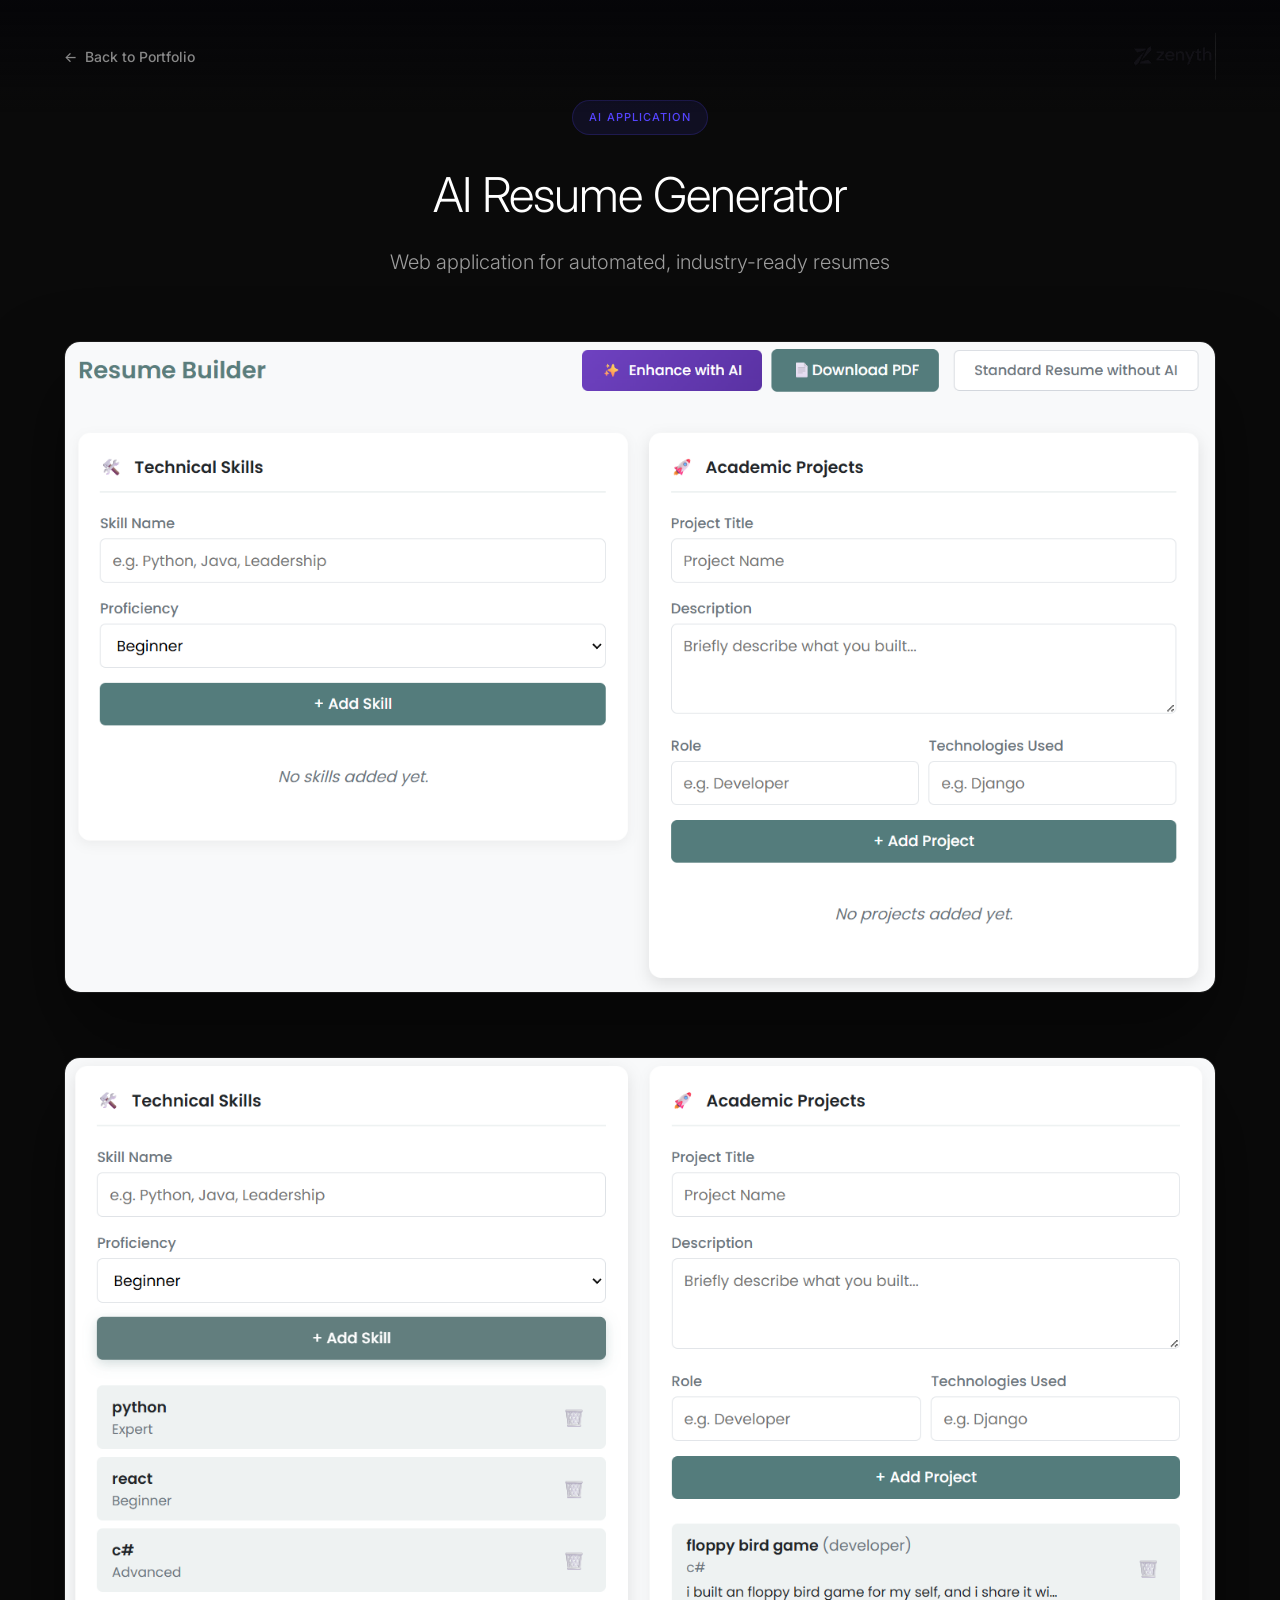
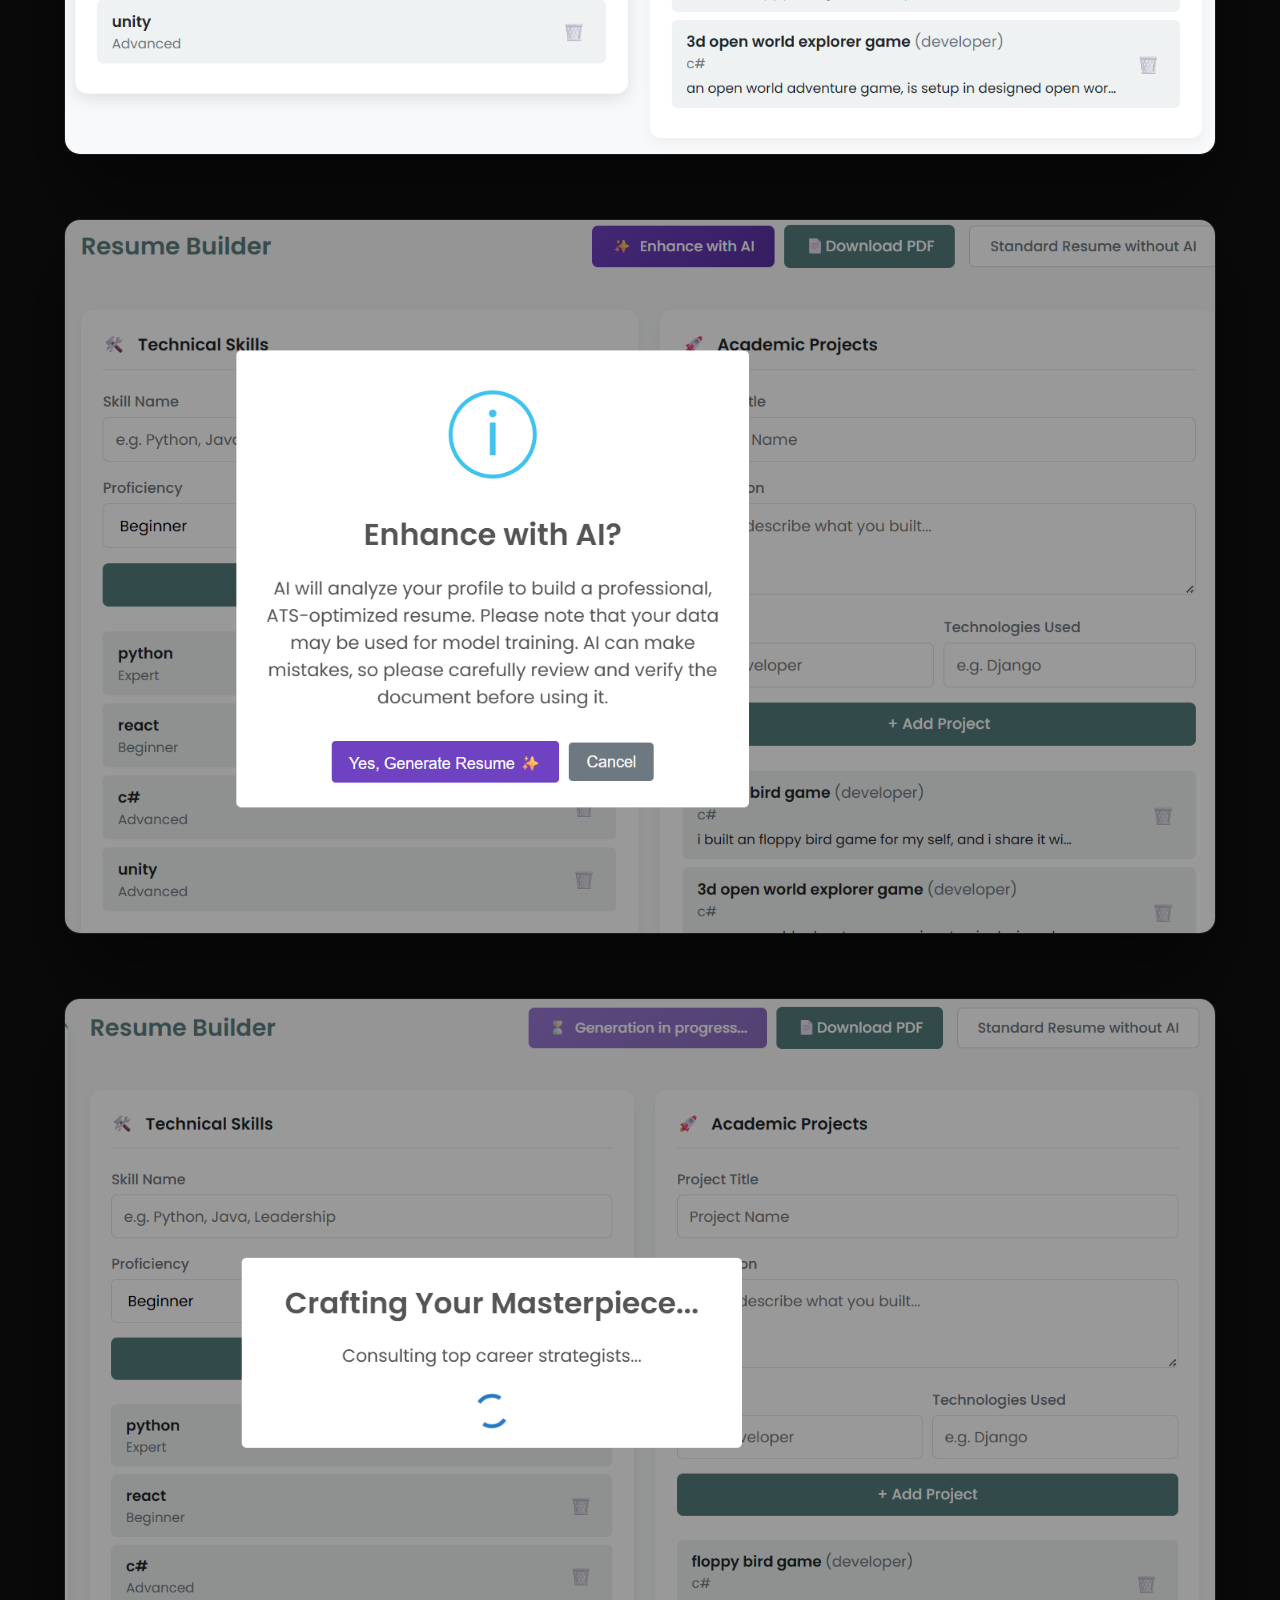
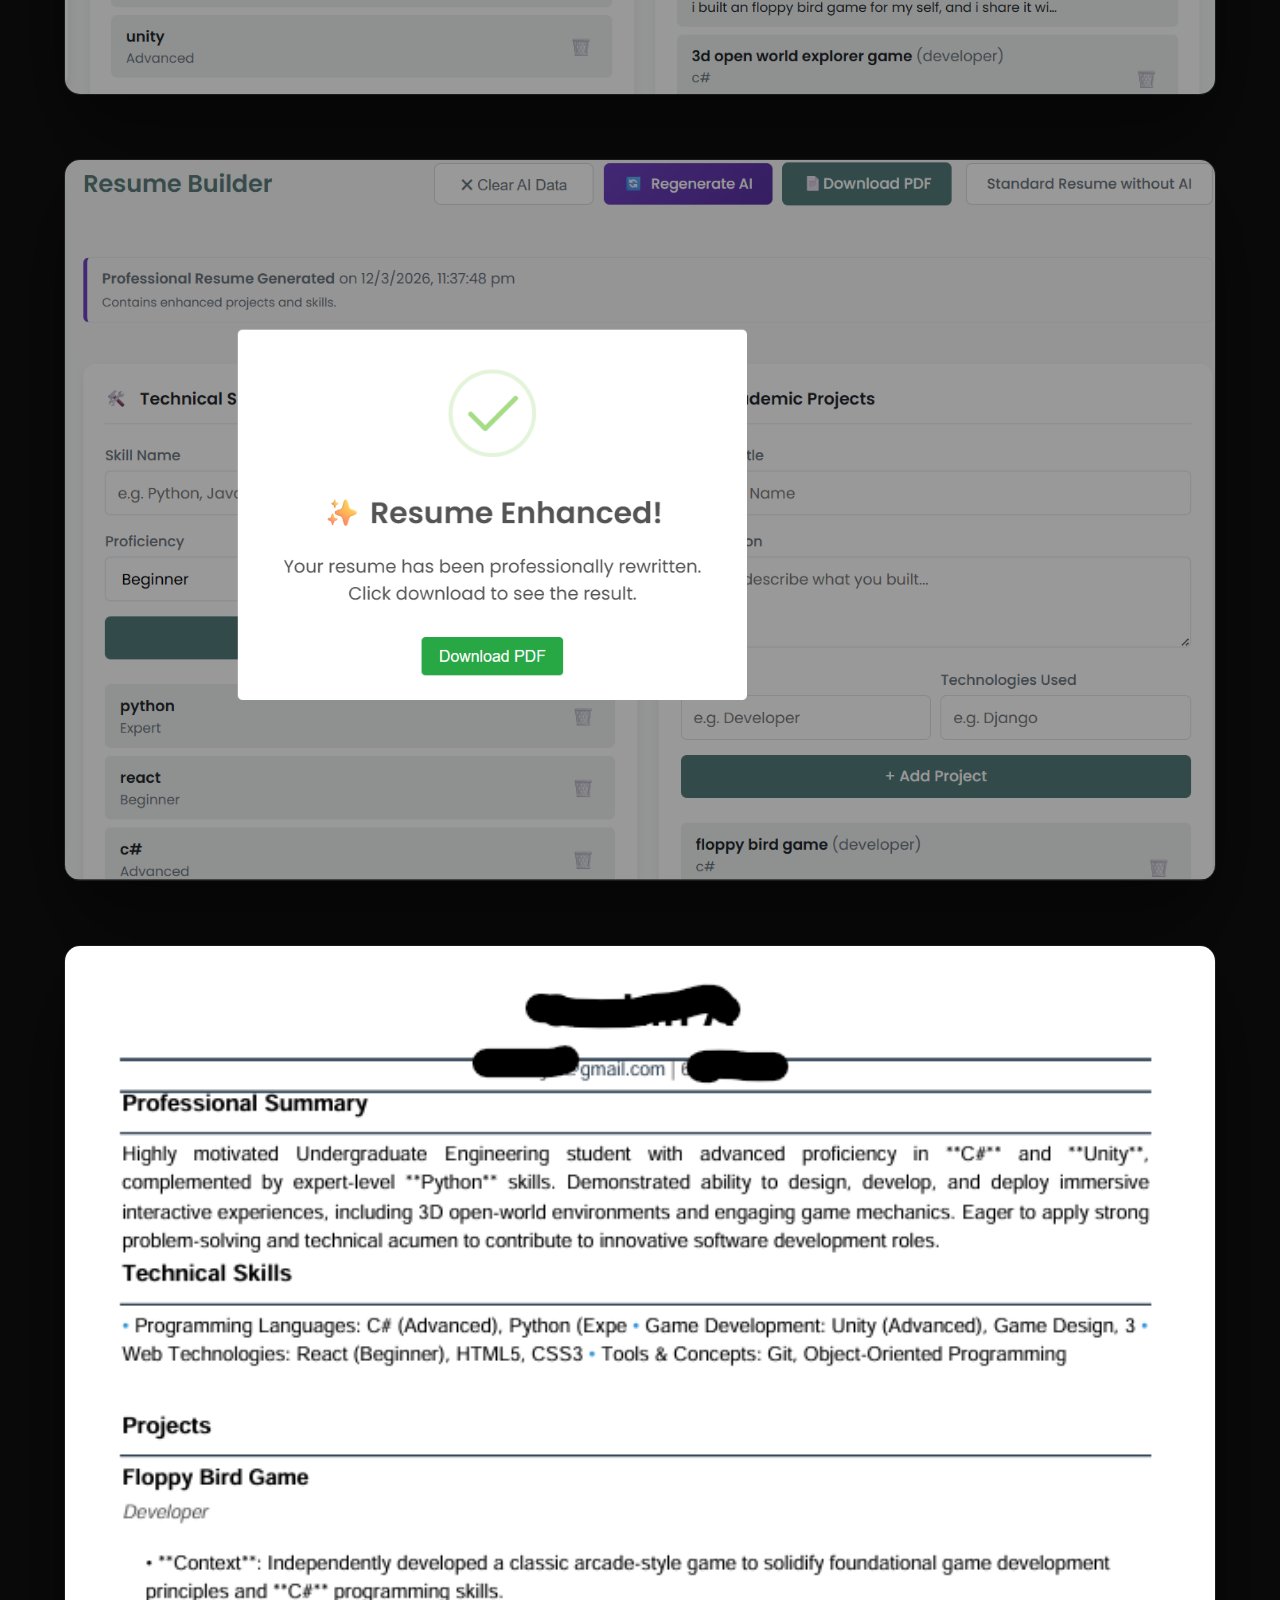
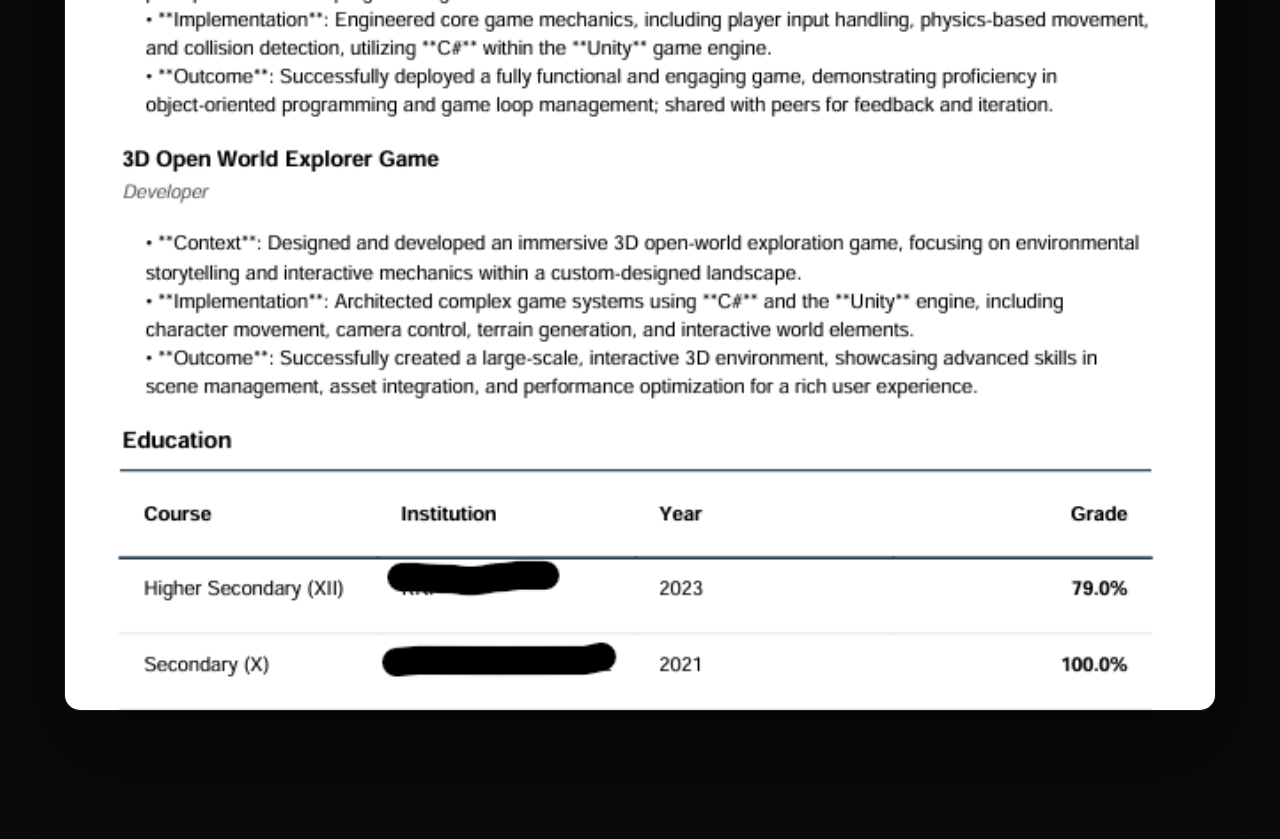
==== ai-gallery.html @ 9c2c2d74 "Updaates in works" ====
<!DOCTYPE html>
<html lang="en">
<head>
    <meta charset="UTF-8">
    <meta name="viewport" content="width=device-width, initial-scale=1.0">
    <title>AI Application Details — Zenyth</title>
    <link href="https://fonts.googleapis.com/css2?family=Inter:wght@300;400;500;600&display=swap" rel="stylesheet">
    <link rel="stylesheet" href="style.css">
    <style>
        body {
            background-color: var(--bg-dark);
            color: var(--bg-white);
            overflow-x: hidden;
            padding-top: 100px;
        }

        .gallery-nav {
            position: fixed;
            top: 0;
            left: 0;
            width: 100%;
            padding: 2rem 5%;
            display: flex;
            justify-content: space-between;
            align-items: center;
            z-index: 100;
            background: linear-gradient(to bottom, rgba(5,5,8,0.9) 0%, transparent 100%);
        }

        .back-btn {
            display: inline-flex;
            align-items: center;
            gap: 0.5rem;
            color: var(--text-secondary);
            text-decoration: none;
            font-size: 14px;
            font-weight: 500;
            transition: color 0.3s ease;
        }

        .back-btn:hover {
            color: var(--bg-white);
        }

        .gallery-header {
            text-align: center;
            margin-bottom: 4rem;
        }

        .gallery-tag {
            display: inline-block;
            background: rgba(85, 68, 255, 0.1);
            padding: 0.5rem 1rem;
            border-radius: 20px;
            font-size: 11px;
            font-weight: 500;
            text-transform: uppercase;
            letter-spacing: 0.1em;
            color: var(--accent);
            border: 1px solid rgba(85, 68, 255, 0.2);
            margin-bottom: 1.5rem;
        }

        .gallery-title {
            font-size: 48px;
            font-weight: 300;
            letter-spacing: -0.02em;
            margin-bottom: 1rem;
        }

        .gallery-subtitle {
            color: rgba(255,255,255,0.6);
            font-size: 20px;
            font-weight: 300;
        }

        .gallery-container {
            max-width: 1400px;
            margin: 0 auto;
            padding: 0 5%;
            display: flex;
            flex-direction: column;
            gap: 4rem;
            padding-bottom: 8rem;
        }

        .gallery-image-wrapper {
            width: 100%;
            border-radius: 16px;
            overflow: hidden;
            background: rgba(255, 255, 255, 0.02);
            border: 1px solid rgba(255, 255, 255, 0.05);
            box-shadow: 0 40px 80px rgba(0,0,0,0.5);
            transition: transform 0.6s var(--ease-premium), box-shadow 0.6s ease;
        }

        .gallery-image-wrapper:hover {
            transform: translateY(-10px) scale(1.02);
            box-shadow: 0 60px 100px rgba(0,0,0,0.8);
            border-color: rgba(255, 255, 255, 0.1);
        }

        .gallery-img {
            width: 100%;
            height: auto;
            display: block;
        }
        
        @media (max-width: 768px) {
            .gallery-title { font-size: 32px; }
            .gallery-subtitle { font-size: 16px; }
            .gallery-container { gap: 2rem; }
        }
    </style>
</head>
<body>

    <nav class="gallery-nav">
        <a href="index.html#work" class="back-btn">
            <span>&larr;</span> Back to Portfolio
        </a>
        <img src="zenyth_withtxt_monochrome.png" alt="Zenyth" style="height: 48px;">
    </nav>

    <div class="gallery-header animate-up">
        <div class="gallery-tag">AI Application</div>
        <h1 class="gallery-title">AI Resume Generator</h1>
        <div class="gallery-subtitle">Web application for automated, industry-ready resumes</div>
    </div>

    <div class="gallery-container">

        <div class="gallery-image-wrapper observer-section">
            <img src="ai_scrrenshots/Screenshot 2026-03-12 232828.png" alt="Generator Interface" class="gallery-img">
        </div>
        <div class="gallery-image-wrapper observer-section">
            <img src="ai_scrrenshots/Screenshot 2026-03-12 233554.png" alt="Output Settings" class="gallery-img">
        </div>
        <div class="gallery-image-wrapper observer-section">
            <img src="ai_scrrenshots/Screenshot 2026-03-12 233730.png" alt="Resume Preview" class="gallery-img">
        </div>
        <div class="gallery-image-wrapper observer-section">
            <img src="ai_scrrenshots/Screenshot 2026-03-12 233800.png" alt="Export Output" class="gallery-img">
        </div>
        <div class="gallery-image-wrapper observer-section">
            <img src="ai_scrrenshots/Screenshot 2026-03-12 233822.png" alt="AI Feature Flow" class="gallery-img">
        </div>
        <div class="gallery-image-wrapper observer-section">
            <img src="ai_scrrenshots/Screenshot 2026-03-12 234117.png" alt="AI Feature Flow" class="gallery-img">
        </div>
    </div>

    <script src="script.js?v=3"></script>
</body>
</html>
---- style.css ----
:root {
    /* Colors */
    --bg-white: #FFFFFF;
    --bg-dark: #0A0A0A;
    --text-primary: #0A0A0A;
    --text-secondary: #888888;
    --border-color: #EEEEEE;
    --accent: #5544FF;
    --accent-hover: #3E2FDE;
    --accent-light: rgba(85, 68, 255, 0.1);
    
    /* Typography */
    --font-main: 'Inter', sans-serif;
    
    /* Animation */
    --ease-out: cubic-bezier(0.16, 1, 0.3, 1);
    --ease-premium: cubic-bezier(0.22, 1, 0.36, 1);
}

* {
    margin: 0;
    padding: 0;
    box-sizing: border-box;
}

html {
    scroll-behavior: smooth;
}

body {
    font-family: var(--font-main);
    background-color: var(--bg-white);
    color: var(--text-primary);
    line-height: 1.5;
    overflow-x: hidden;
    -webkit-font-smoothing: antialiased;
    -moz-osx-font-smoothing: grayscale;
}

/* Typography Classes */
.hero-headline {
    font-size: 110px;
    font-weight: 300;
    letter-spacing: -0.03em;
    line-height: 1.05;
}

.hero-headline .line-2 {
    font-style: italic;
    background: linear-gradient(135deg, var(--text-primary) 20%, var(--accent) 100%);
    background-clip: text;
    -webkit-background-clip: text;
    -webkit-text-fill-color: transparent;
}

.section-label {
    font-size: 11px;
    font-weight: 500;
    letter-spacing: 0.15em;
    text-transform: uppercase;
    color: var(--text-secondary);
    margin-bottom: 3rem;
}

.body-text, p {
    font-size: 16px;
    font-weight: 400;
    letter-spacing: 0;
}

.btn {
    font-size: 14px;
    font-weight: 500;
    letter-spacing: 0.05em;
    text-decoration: none;
    display: inline-flex;
    align-items: center;
    justify-content: center;
    padding: 0.8rem 1.5rem;
    cursor: pointer;
    transition: all 0.2s ease;
}

.btn-primary {
    background-color: var(--accent);
    color: var(--bg-white);
    border-radius: 6px;
    box-shadow: 0 4px 14px rgba(85, 68, 255, 0.3);
    border: 1px solid transparent;
}

.btn-primary:hover {
    background-color: var(--accent-hover);
    transform: translateY(-2px);
    box-shadow: 0 6px 20px rgba(85, 68, 255, 0.4);
}

.btn-secondary {
    background-color: transparent;
    color: var(--text-primary);
    padding: 0;
    margin-left: 1.5rem;
    position: relative;
    border-radius: 0;
    border-bottom: 1px solid transparent;
}

.btn-secondary:hover {
    border-bottom: 1px solid var(--accent);
    color: var(--accent);
}


.footer-text {
    font-size: 12px;
    font-weight: 400;
    letter-spacing: 0;
}

/* Layout Utilities */
.container {
    width: 100%;
    max-width: 1200px;
    margin: 0 auto;
    padding: 0 5%;
}

/* Navbar */
.navbar {
    position: fixed;
    top: 0;
    left: 0;
    width: 100%;
    z-index: 100;
    border-bottom: 1px solid transparent;
    transition: background-color 0.3s ease, backdrop-filter 0.3s ease, border-color 0.3s ease;
}

.navbar.scrolled {
    background-color: rgba(255, 255, 255, 0.85);
    backdrop-filter: blur(12px);
    -webkit-backdrop-filter: blur(12px);
    border-bottom-color: var(--border-color);
    box-shadow: 0 4px 20px rgba(0, 0, 0, 0.03);
}

.nav-container {
    display: flex;
    justify-content: space-between;
    align-items: center;
    padding: 1.5rem 5%;
    max-width: 1400px;
    margin: 0 auto;
}

.logo {
    display: flex;
    align-items: center;
}

.nav-logo {
    height: 92px;
    width: auto;
    object-fit: contain;
    transition: height 0.3s ease;
}

.navbar.scrolled .nav-logo {
    height: 60px;
}

.nav-links {
    display: flex;
    align-items: center;
    gap: 2rem;
}

.nav-link {
    text-decoration: none;
    color: var(--text-primary);
    font-size: 16px;
    font-weight: 500;
    position: relative;
    padding-bottom: 4px;
    transition: color 0.3s ease;
}

.nav-link::after {
    content: '';
    position: absolute;
    width: 0;
    height: 2px;
    bottom: 0;
    left: 0;
    background-color: var(--accent);
    transition: width 0.4s cubic-bezier(0.25, 1, 0.5, 1);
}

.nav-link:hover, .nav-link:active {
    color: var(--accent);
}

.nav-link:hover::after {
    width: 100%;
}

.nav-links .dot {
    color: var(--text-secondary);
    font-size: 20px;
    opacity: 0.5;
}

.mobile-menu-btn {
    display: none;
    background: none;
    border: none;
    font-size: 14px;
    cursor: pointer;
    font-family: inherit;
    color: var(--text-primary);
}

.mobile-nav {
    display: none;
    flex-direction: column;
    padding: 1rem 5%;
    background: var(--bg-white);
    border-bottom: 1px solid var(--border-color);
    position: absolute;
    width: 100%;
    top: 100%;
    left: 0;
    box-shadow: 0 4px 12px rgba(0,0,0,0.05);
}

.mobile-nav.open {
    display: flex;
}

.mobile-nav-link {
    text-decoration: none;
    color: var(--text-primary);
    padding: 1rem 0;
    border-bottom: 1px solid var(--border-color);
    font-size: 14px;
}

.mobile-nav-link:last-child {
    border-bottom: none;
}

/* Hero Section */
.hero {
    position: relative;
    height: 100vh;
    min-height: 600px;
    display: flex;
    flex-direction: column;
    justify-content: center;
    padding-top: 100px; /* Push content down to add breathing room from header */
    overflow: hidden; /* Prevent massive watermark from adding scrollbars */
}

.hero-bg-grid {
    position: absolute;
    top: 0;
    left: 0;
    width: 100%;
    height: 100%;
    z-index: -1;
    background-image: radial-gradient(var(--text-primary) 1px, transparent 1px);
    background-size: 24px 24px;
    opacity: 0.03;
}

.hero-container {
    padding-top: 5rem;
    position: relative;
    z-index: 10;
}

/* Extraneous background logos removed */

.hero-subcontent-row {
    display: flex;
    justify-content: space-between;
    align-items: flex-start;
    gap: 4rem;
    margin-top: 2.5rem;
    margin-bottom: 3.5rem;
    max-width: 1000px;
}

.hero-subline {
    color: var(--text-secondary);
    max-width: 500px;
    font-size: 20px;
    line-height: 1.6;
    font-weight: 300;
}

.hero-ctas {
    display: flex;
    align-items: center;
}

/* Hero Definition Block */
.hero-definition {
    max-width: 350px;
    padding-left: 1.5rem;
    font-size: 14px;
    line-height: 1.6;
    position: relative;
}

.hero-definition::before {
    content: '';
    position: absolute;
    left: 0;
    top: 0;
    width: 2px;
    background-color: var(--border-color);
    animation: drawDictBorder 0.8s cubic-bezier(0.85, 0, 0.15, 1) 0.6s forwards;
    height: 0; 
}

@keyframes drawDictBorder {
    0% { height: 0; }
    100% { height: 100%; }
}

.def-pre-title {
    font-size: 11px;
    text-transform: uppercase;
    letter-spacing: 0.1em;
    color: var(--accent);
    margin-bottom: 0.5rem;
    font-weight: 500;
}

.def-header {
    margin-bottom: 0.75rem;
    display: flex;
    align-items: baseline;
    gap: 0.5rem;
}

.def-pre-title, .def-header, .def-body {
    opacity: 0;
    transform: translateX(10px);
    filter: blur(4px);
    animation: revealDictLine 0.8s cubic-bezier(0.16, 1, 0.3, 1) forwards;
}

.def-pre-title { animation-delay: 0.8s; }
.def-header { animation-delay: 1.0s; }
.def-body { animation-delay: 1.2s; }

@keyframes revealDictLine {
    0% { opacity: 0; transform: translateX(15px); filter: blur(6px); }
    100% { opacity: 1; transform: translateX(0); filter: blur(0); }
}

.def-word {
    font-weight: 500;
    font-size: 15px;
    color: var(--text-primary);
    letter-spacing: -0.01em;
}

.def-pronun {
    color: var(--text-secondary);
    font-style: italic;
    font-size: 12px;
}

.def-pos {
    color: var(--accent);
    font-style: italic;
    font-size: 12px;
}

.def-body {
    color: var(--text-secondary);
}

.def-num {
    font-weight: 500;
    color: var(--text-primary);
}

.hero-bottom-line {
    position: absolute;
    bottom: 0;
    left: 0;
    width: 100%;
    height: 1px;
    background-color: var(--border-color);
}

/* Marquee */
.marquee-strip {
    background-color: var(--bg-dark);
    color: var(--bg-white);
    padding: 0.8rem 0;
    overflow: hidden;
    position: relative;
    border-top: 1px solid rgba(255,255,255,0.2);
    border-bottom: 1px solid rgba(255,255,255,0.2);
    display: flex;
}

.marquee-track {
    display: flex;
    width: max-content;
    animation: marquee 20s linear infinite;
}

.marquee-content {
    display: flex;
}

.marquee-content span {
    font-size: 11px;
    font-weight: 500;
    letter-spacing: 0.15em;
    text-transform: uppercase;
    display: inline-block;
    padding: 0 1rem;
    white-space: nowrap;
}

.marquee-accent {
    color: var(--accent) !important;
}

@keyframes marquee {
    0% { transform: translateX(0); }
    100% { transform: translateX(-50%); } 
}

/* Services */
.services {
    padding: 8rem 0;
}

.services-grid {
    display: flex;
    flex-wrap: nowrap;
    justify-content: space-between;
    gap: 2rem;
}

.service-card {
    flex: 1;
    transition: all 0.4s var(--ease-out);
    padding: 2rem;
    border-radius: 12px;
    border: 1px solid transparent;
    background-color: var(--bg-white);
}

.service-card:hover {
    transform: translateY(-8px);
    box-shadow: 0 20px 40px rgba(0,0,0,0.06);
    border-color: var(--accent-light);
    background: linear-gradient(to bottom, #ffffff, #fafaff);
}

.service-divider {
    width: 1px;
    background-color: var(--border-color);
    flex-shrink: 0;
}

.service-icon {
    margin-bottom: 1.5rem;
    color: var(--accent);
    background-color: var(--accent-light);
    width: 56px;
    height: 56px;
    display: flex;
    align-items: center;
    justify-content: center;
    border-radius: 12px;
}

.service-title {
    font-size: 16px;
    font-weight: 500;
    margin-bottom: 1rem;
}

.service-body {
    color: var(--text-secondary);
    font-size: 14px;
}

/* Works */
.works {
    padding: 8rem 0;
    background-color: var(--bg-dark);
    color: var(--bg-white);
}

.works .section-label {
    color: var(--text-secondary);
}

.works-grid {
    display: flex;
    gap: 3rem;
    flex-wrap: wrap;
}

.work-card {
    flex: 1;
    min-width: 300px;
    background: rgba(255, 255, 255, 0.02);
    border: 1px solid rgba(255, 255, 255, 0.05);
    border-radius: 16px;
    padding: 3rem;
    cursor: pointer;
    transition: transform 0.4s var(--ease-premium), background 0.4s ease, border-color 0.4s ease;
    display: flex;
    flex-direction: column;
}

.work-card:hover {
    transform: translateY(-8px);
    background: rgba(255, 255, 255, 0.04);
    border-color: rgba(255, 255, 255, 0.15);
}

.work-card:hover .arrow {
    transform: translateX(4px);
}

.work-tag {
    display: inline-block;
    background: rgba(85, 68, 255, 0.1); /* subtle accent */
    padding: 0.5rem 1rem;
    border-radius: 20px;
    font-size: 11px;
    font-weight: 500;
    text-transform: uppercase;
    letter-spacing: 0.1em;
    color: var(--accent);
    border: 1px solid rgba(85, 68, 255, 0.2);
    margin-bottom: 2rem;
    width: fit-content;
}

.work-title {
    font-size: 24px;
    font-weight: 500;
    margin-bottom: 0.5rem;
    letter-spacing: -0.02em;
}

.work-desc {
    color: var(--text-secondary);
    font-size: 15px;
    line-height: 1.6;
    margin-bottom: 1.5rem;
}

.work-link {
    font-size: 14px;
    font-weight: 500;
    color: var(--accent);
    display: flex;
    align-items: center;
    gap: 0.5rem;
}

.work-link .arrow {
    transition: transform 0.3s var(--ease-premium);
}

/* Philosophy */
.philosophy {
    background-color: var(--bg-dark);
    color: var(--bg-white);
    padding: 8rem 0;
    text-align: center;
}

.philosophy-quote {
    font-size: 40px;
    font-weight: 300;
    line-height: 1.3;
    margin-bottom: 2rem;
    letter-spacing: -0.01em;
}

.philosophy-attribution {
    font-size: 12px;
    color: var(--text-secondary);
}

/* Process */
.process {
    padding: 8rem 0;
}

.process-timeline {
    display: flex;
    position: relative;
    justify-content: space-between;
    margin-top: 4rem;
}

.process-line {
    position: absolute;
    top: 50%;
    left: 0;
    width: 100%;
    height: 1px;
    background-color: var(--border-color);
    z-index: 0;
}

.process-step {
    position: relative;
    z-index: 1;
    background: var(--bg-white); /* to cover the line behind text */
    padding: 0 1.5rem;
    flex: 1;
    text-align: left;
}

.step-watermark {
    font-size: 80px;
    font-weight: 800;
    color: var(--accent-light);
    position: absolute;
    top: -45px;
    left: 0;
    z-index: -1;
    font-variant-numeric: tabular-nums;
    letter-spacing: -0.05em;
}

.step-content {
    display: flex;
    flex-direction: column;
}

.step-name {
    font-weight: 500;
    font-size: 16px;
    margin-bottom: 0.5rem;
}

.step-name::before {
    content: '';
    display: inline-block;
    width: 6px;
    height: 6px;
    background-color: var(--accent);
    border-radius: 50%;
    margin-right: 8px;
    vertical-align: middle;
}

.step-desc {
    color: var(--text-secondary);
    font-size: 14px;
}

/* CTA */
.cta {
    padding: 8rem 0;
    text-align: center;
}

.cta-headline {
    font-size: 40px;
    font-weight: 300;
    letter-spacing: -0.01em;
    margin-bottom: 1rem;
}

.cta-subline {
    color: var(--text-secondary);
    margin-bottom: 3rem;
}

.contact-form {
    max-width: 480px;
    margin: 0 auto 1.5rem auto;
    display: flex;
    flex-direction: column;
    gap: 1rem;
    text-align: left;
}

.form-input {
    width: 100%;
    padding: 1rem;
    border: 1px solid var(--border-color);
    border-radius: 4px;
    font-family: var(--font-main);
    font-size: 14px;
    color: var(--text-primary);
    background: var(--bg-white);
    transition: border-color 0.2s ease, outline 0.2s ease;
}

.form-input::placeholder {
    color: var(--text-secondary);
}

.form-input:focus {
    outline: none;
    border-color: var(--accent);
}

.form-textarea {
    resize: vertical;
    min-height: 100px;
    font-family: var(--font-main);
}

.cta-btn {
    margin-top: 0.5rem;
    margin-bottom: 1.5rem; /* fallback if not using form margin */
    width: 100%;
}

.cta-meta {
    font-size: 12px;
    color: var(--text-secondary);
}

/* Footer */
.footer {
    border-top: 1px solid var(--border-color);
    padding: 2rem 0;
}

.footer-container {
    display: flex;
    justify-content: space-between;
    align-items: center;
    font-size: 12px;
}

.footer-logo {
    height: 32px;
    width: auto;
    object-fit: contain;
    opacity: 0.9;
}

.footer-center {
    color: var(--text-secondary);
}

.footer-right {
    display: flex;
    gap: 1.5rem;
}

.social-icon {
    color: var(--text-primary);
    transition: color 0.2s ease;
}

.social-icon:hover {
    color: var(--accent);
}

/* Advanced Entrance Animations */
@keyframes premiumFadeUp {
    0% {
        opacity: 0;
        transform: translateY(40px) scale(0.98);
        filter: blur(4px);
    }
    100% {
        opacity: 1;
        transform: translateY(0) scale(1);
        filter: blur(0);
    }
}

.animate-up {
    opacity: 0; /* starts hidden */
    animation: premiumFadeUp 1.2s var(--ease-premium) forwards;
}

/* Observer Animations Overrides for more premium feel */
.observer-section {
    opacity: 0;
    transform: translateY(40px) scale(0.98);
    transition: opacity 1000ms var(--ease-premium), transform 1000ms var(--ease-premium);
}

.observer-section.visible {
    opacity: 1;
    transform: translateY(0) scale(1);
}

.delay-0 { transition-delay: 0ms; }
.delay-1 { transition-delay: 100ms; }
.delay-2 { transition-delay: 200ms; }
.delay-3 { transition-delay: 300ms; }

/* Focus States */
a:focus, button:focus {
    outline: 2px solid var(--accent);
    outline-offset: 2px;
}

/* Responsive */
@media (max-width: 992px) {
    .hero-headline {
        font-size: 64px;
    }
    
    .hero-definition {
        display: none; /* hide definition on smaller screens */
    }
    
    .services-grid {
        flex-direction: column;
    }
    
    .service-divider {
        width: 100%;
        height: 1px;
        margin: 1rem 0;
    }

    .process-timeline {
        flex-direction: column;
        gap: 4rem;
    }
    
    .process-line {
        width: 1px;
        height: 100%;
        top: 0;
        left: 20px; 
    }
    
    .process-step {
        padding-left: 2.5rem;
    }
    
    .step-watermark {
        left: -10px;
        top: -10px;
    }
}

@media (max-width: 768px) {
    .desktop-menu {
        display: none;
    }
    
    .mobile-menu-btn {
        display: block;
    }
    
    .hero-headline {
        font-size: 48px;
    }
    
    .hero-headline .line-2 {
        margin-left: 1em;
    }

    .philosophy-quote {
        font-size: 28px;
    }
    
    .cta-headline {
        font-size: 32px;
    }
    
    .footer-container {
        flex-direction: column;
        gap: 1.5rem;
        text-align: center;
    }
}
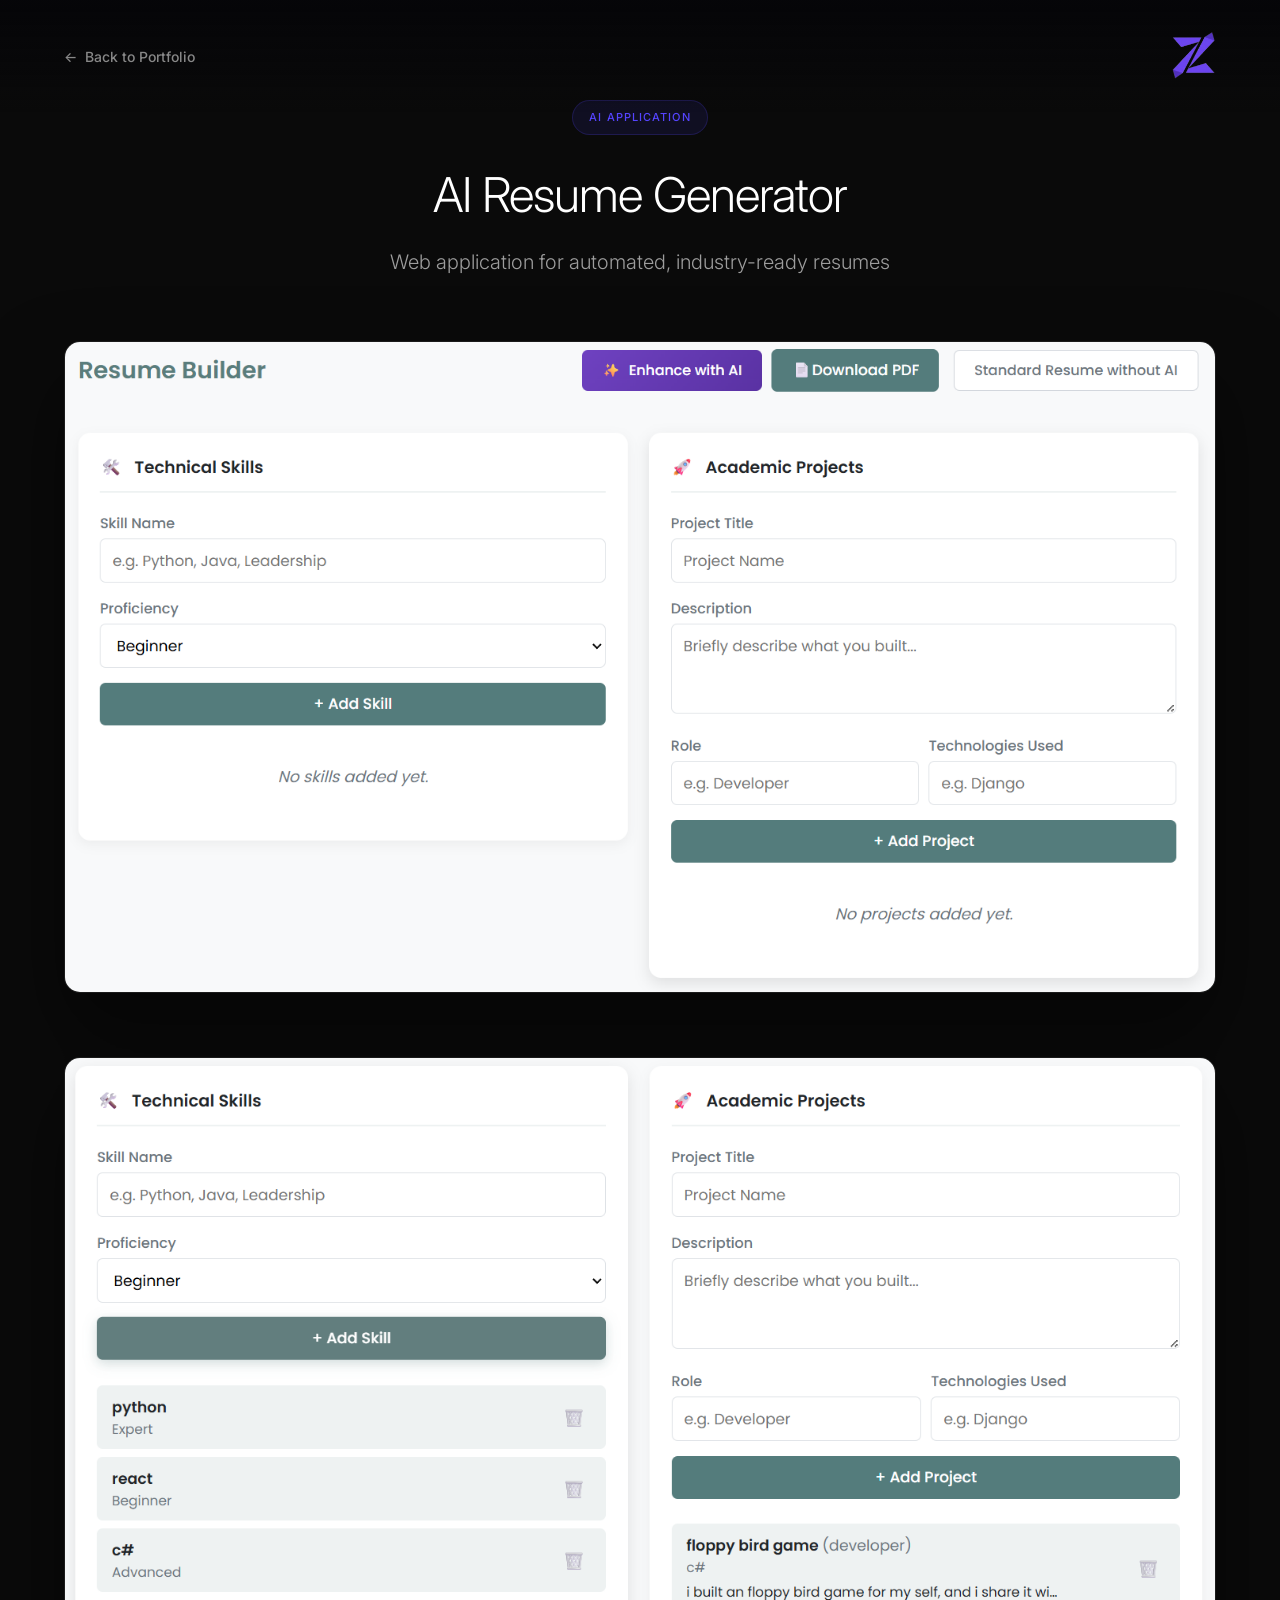
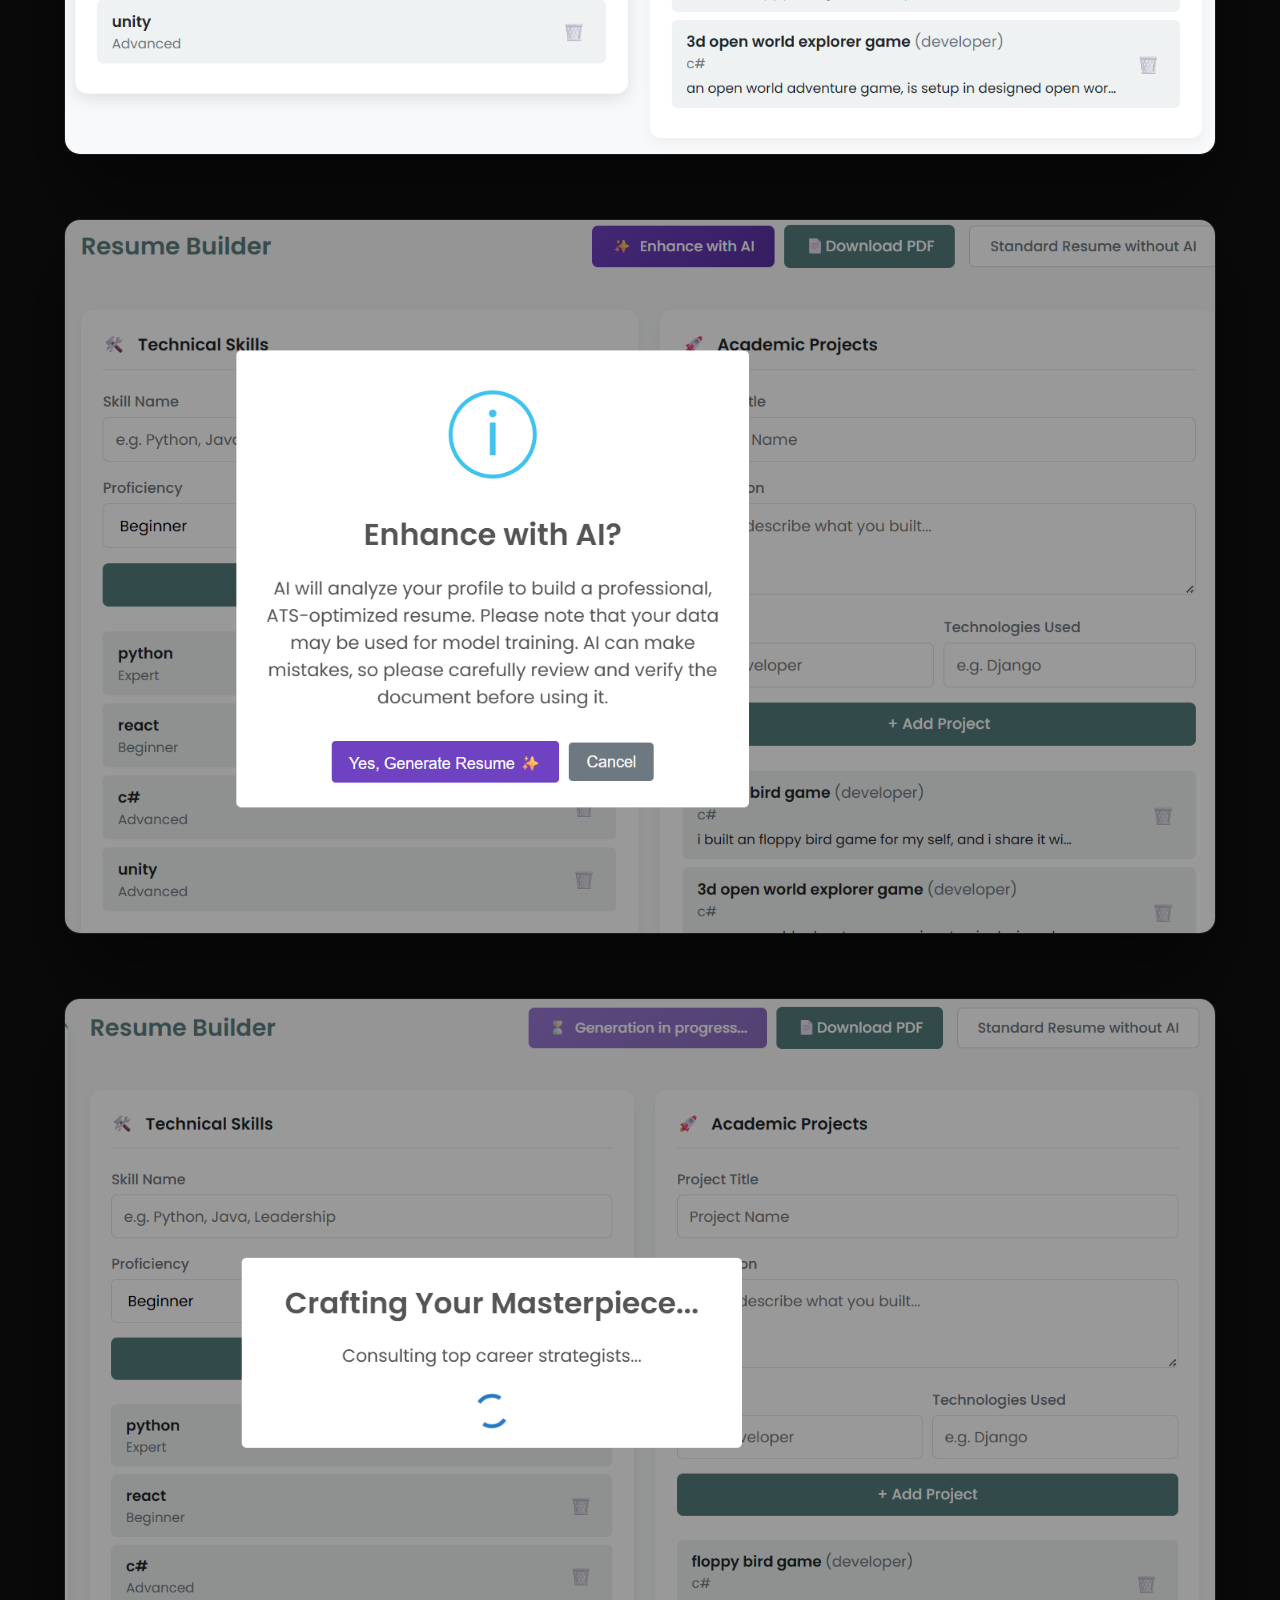
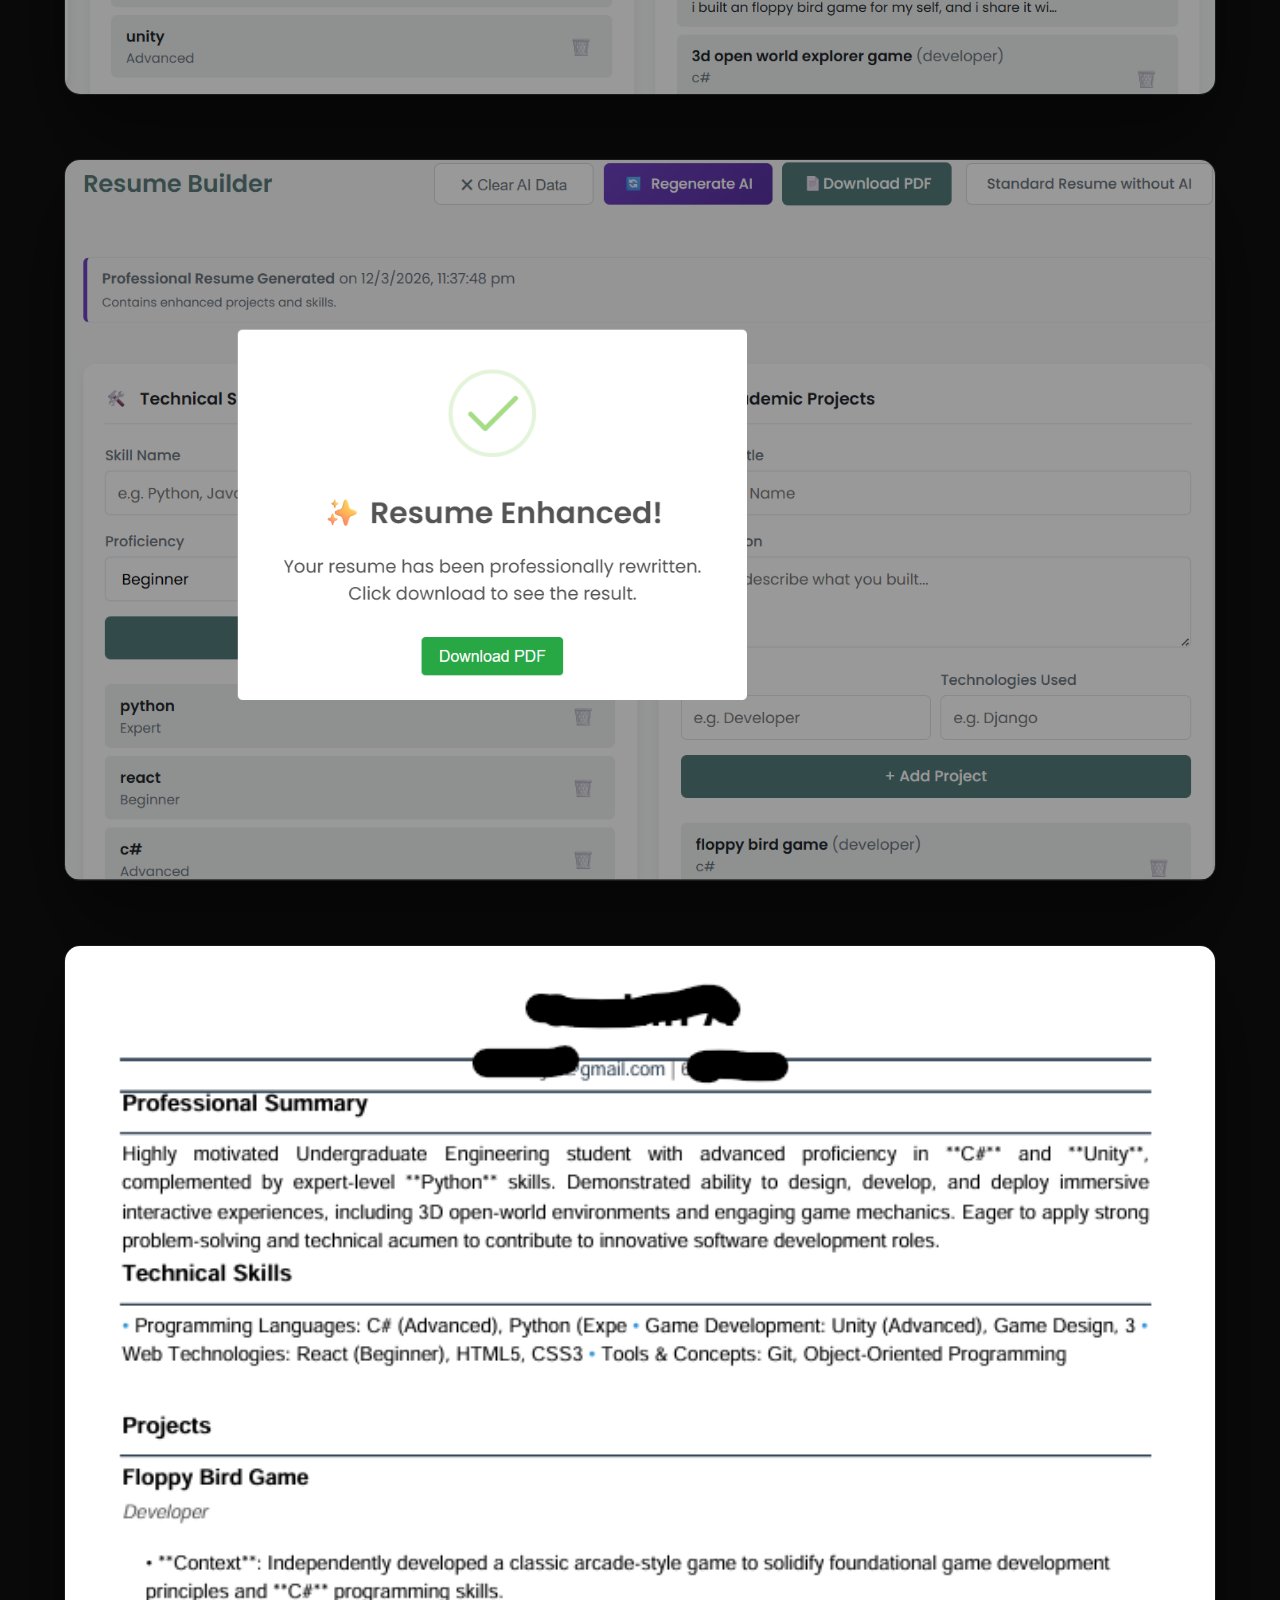
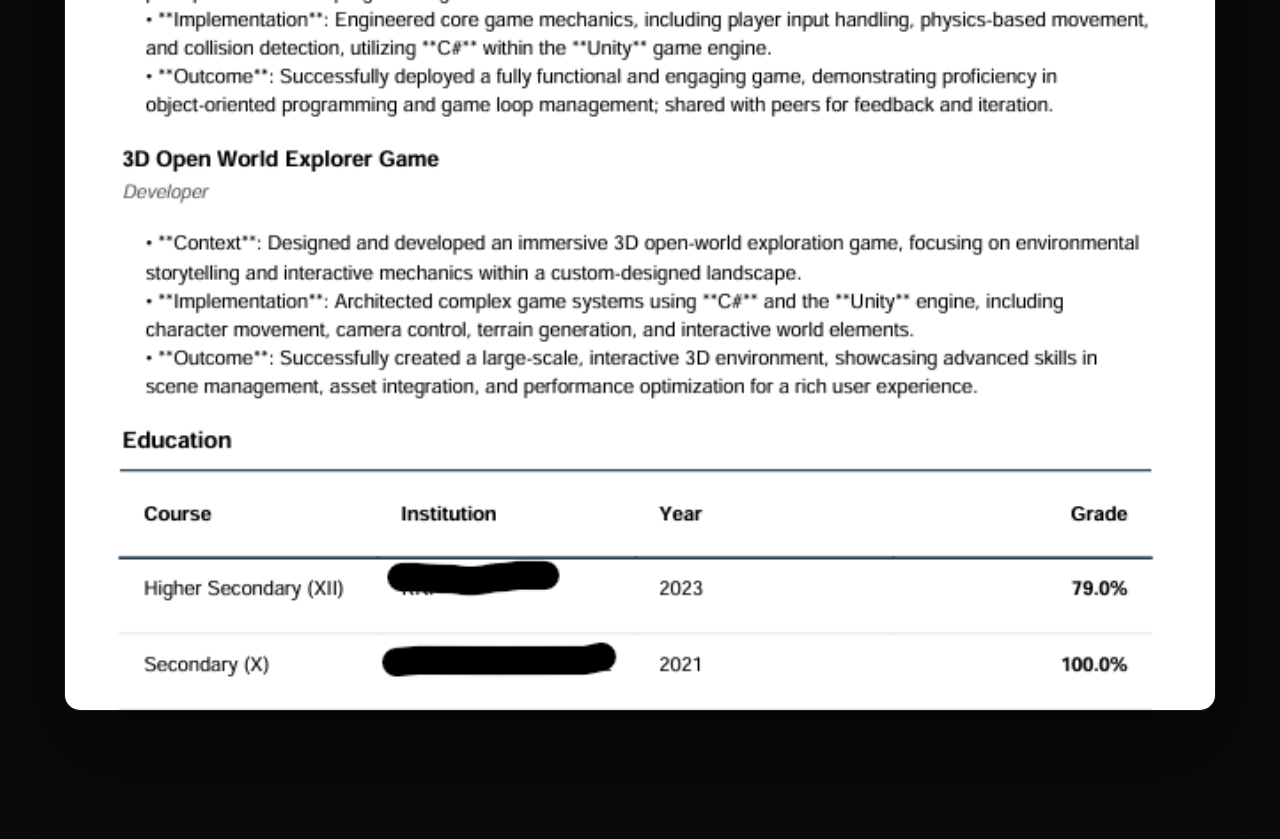
==== commit 808b65f0: "Updaates in logo" ====
--- a/ai-gallery.html
+++ b/ai-gallery.html
@@ -119,7 +119,7 @@
         <a href="index.html#work" class="back-btn">
             <span>&larr;</span> Back to Portfolio
         </a>
-        <img src="zenyth_withtxt_monochrome.png" alt="Zenyth" style="height: 48px;">
+        <img src="zenyth_original.png" alt="Zenyth" style="height: 48px;">
     </nav>
 
     <div class="gallery-header animate-up">
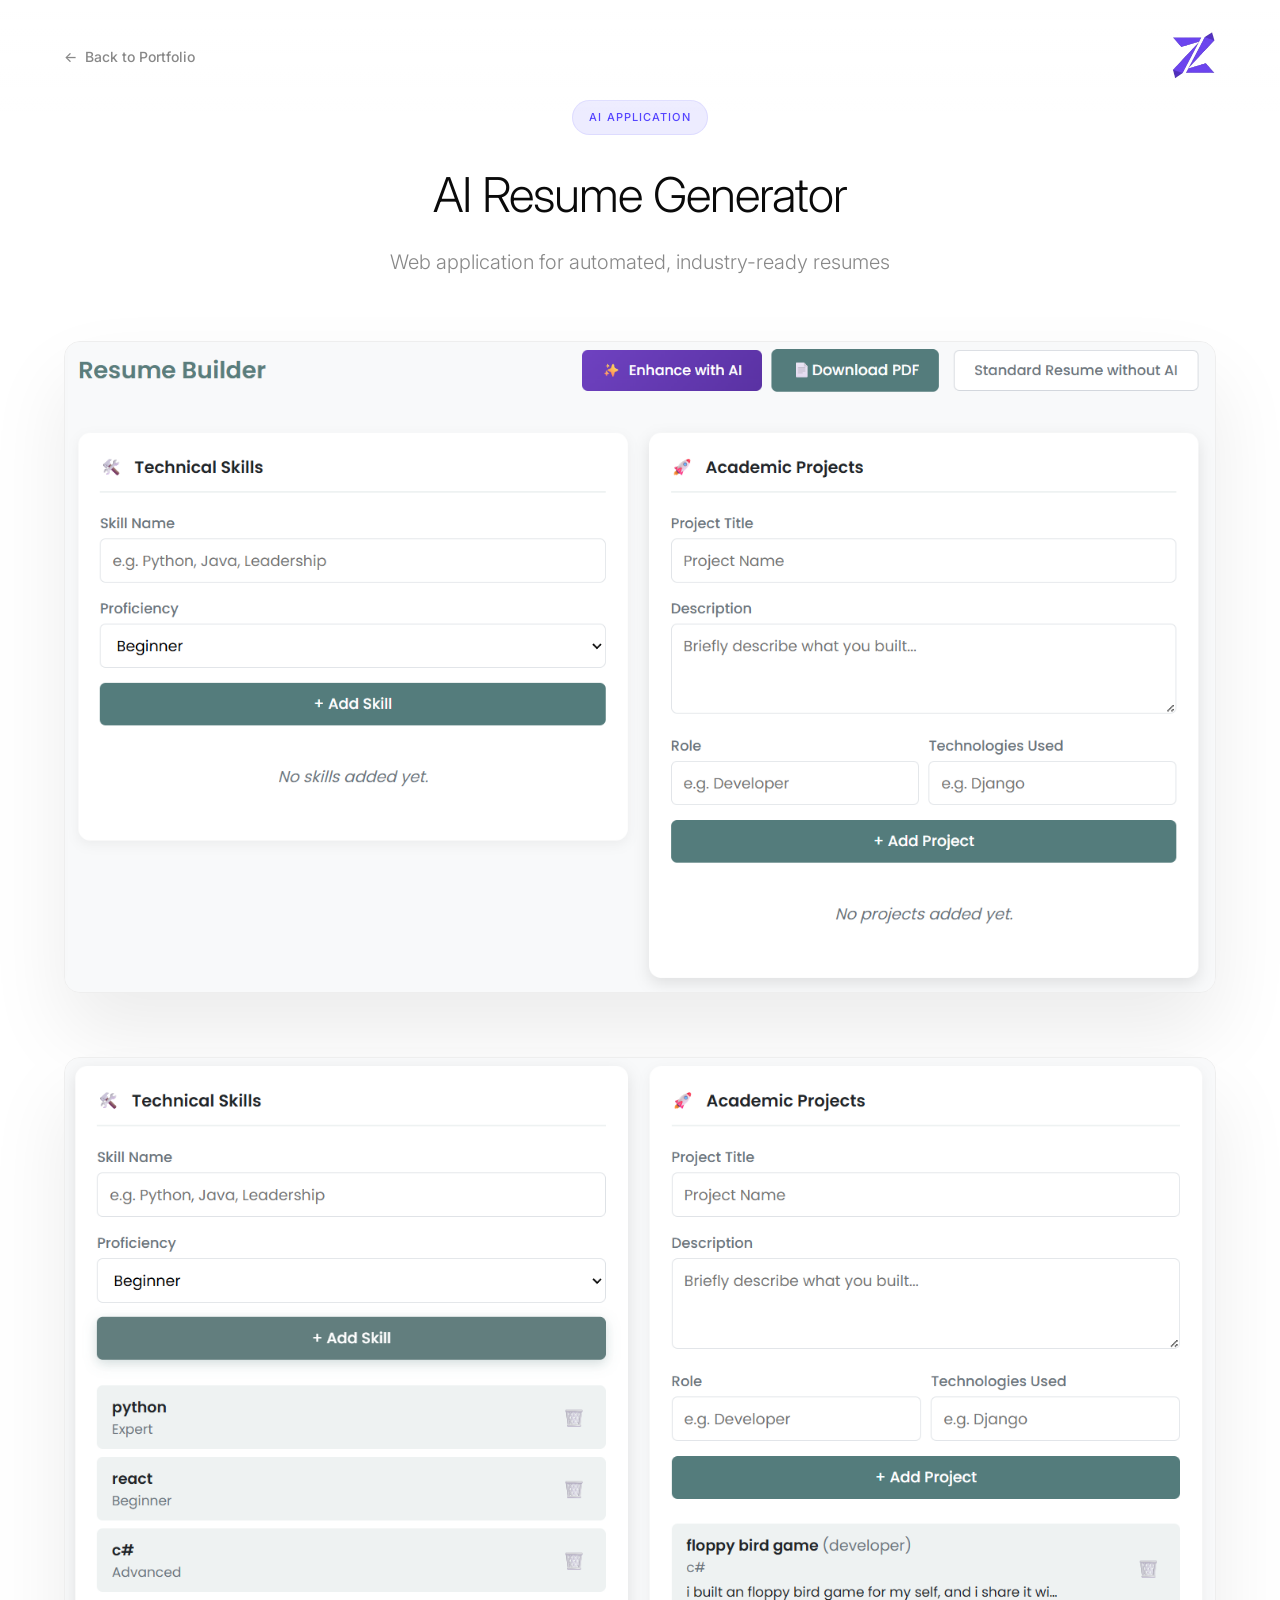
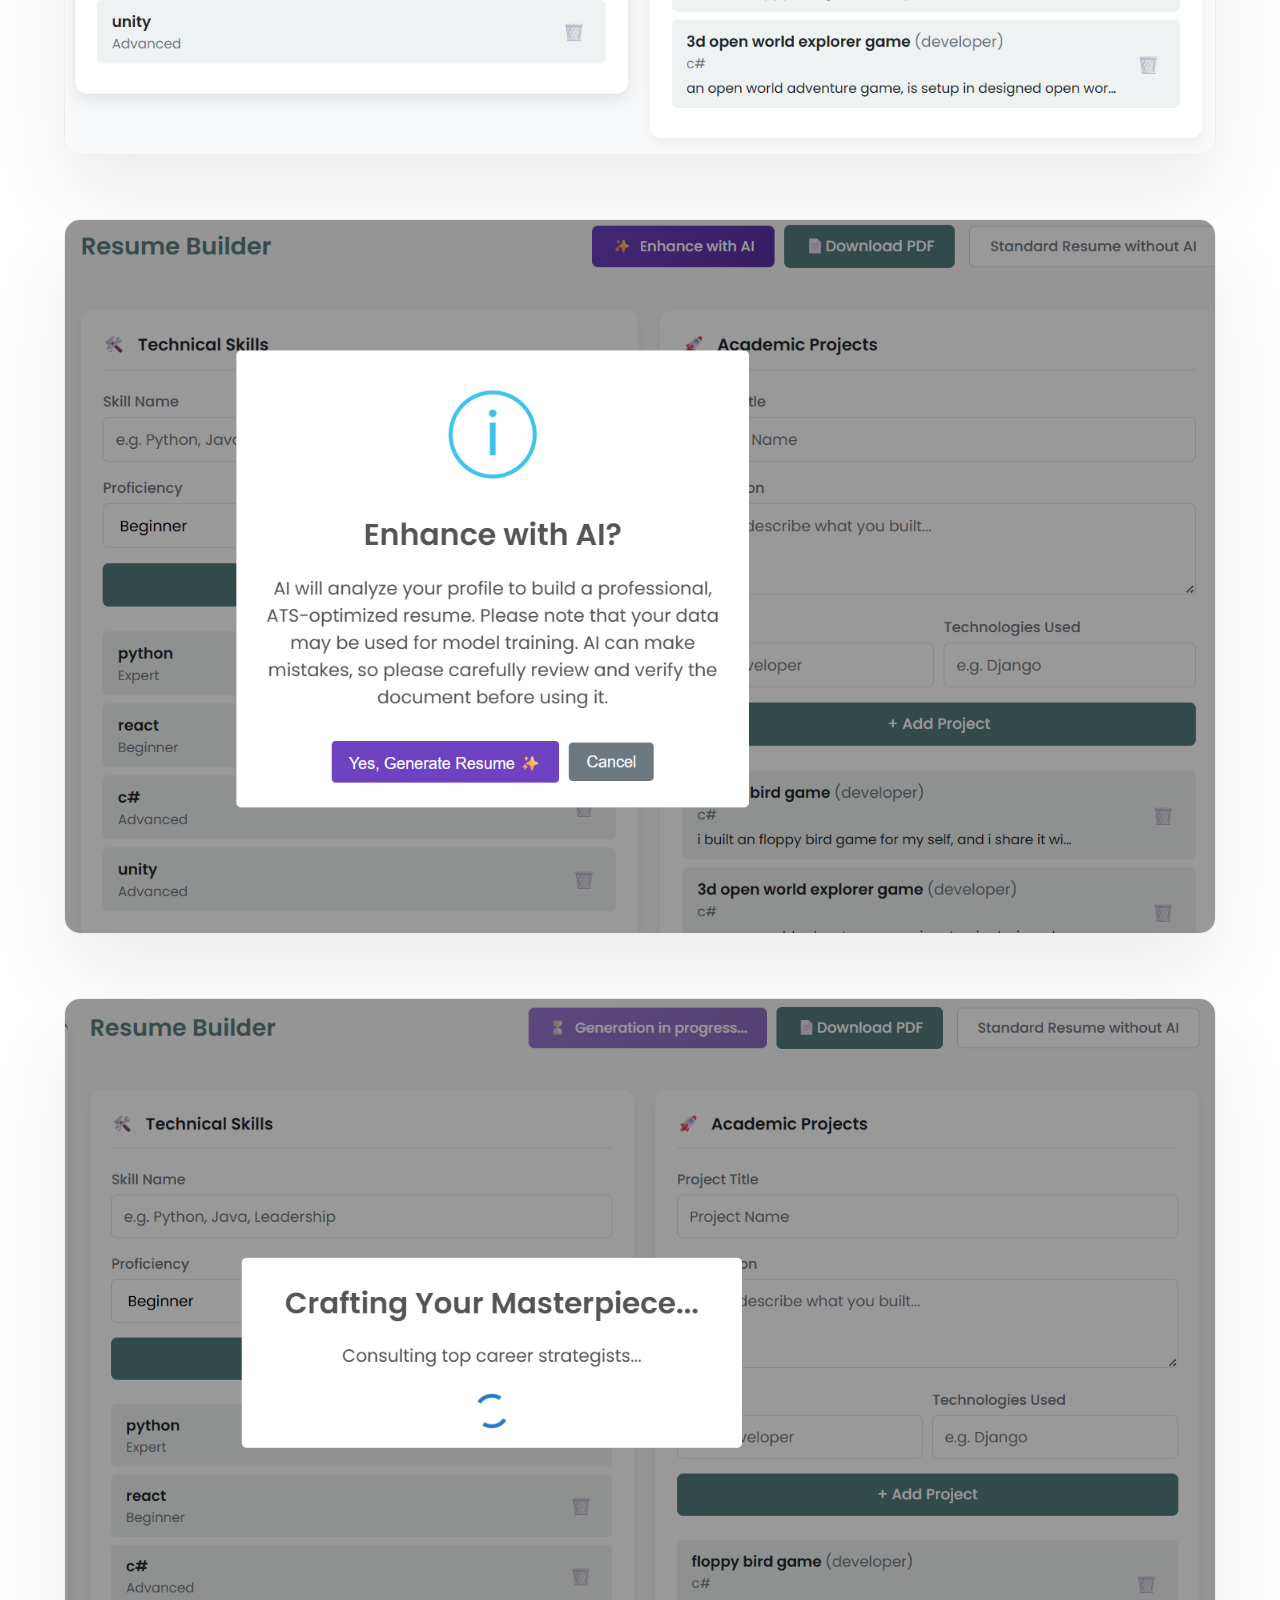
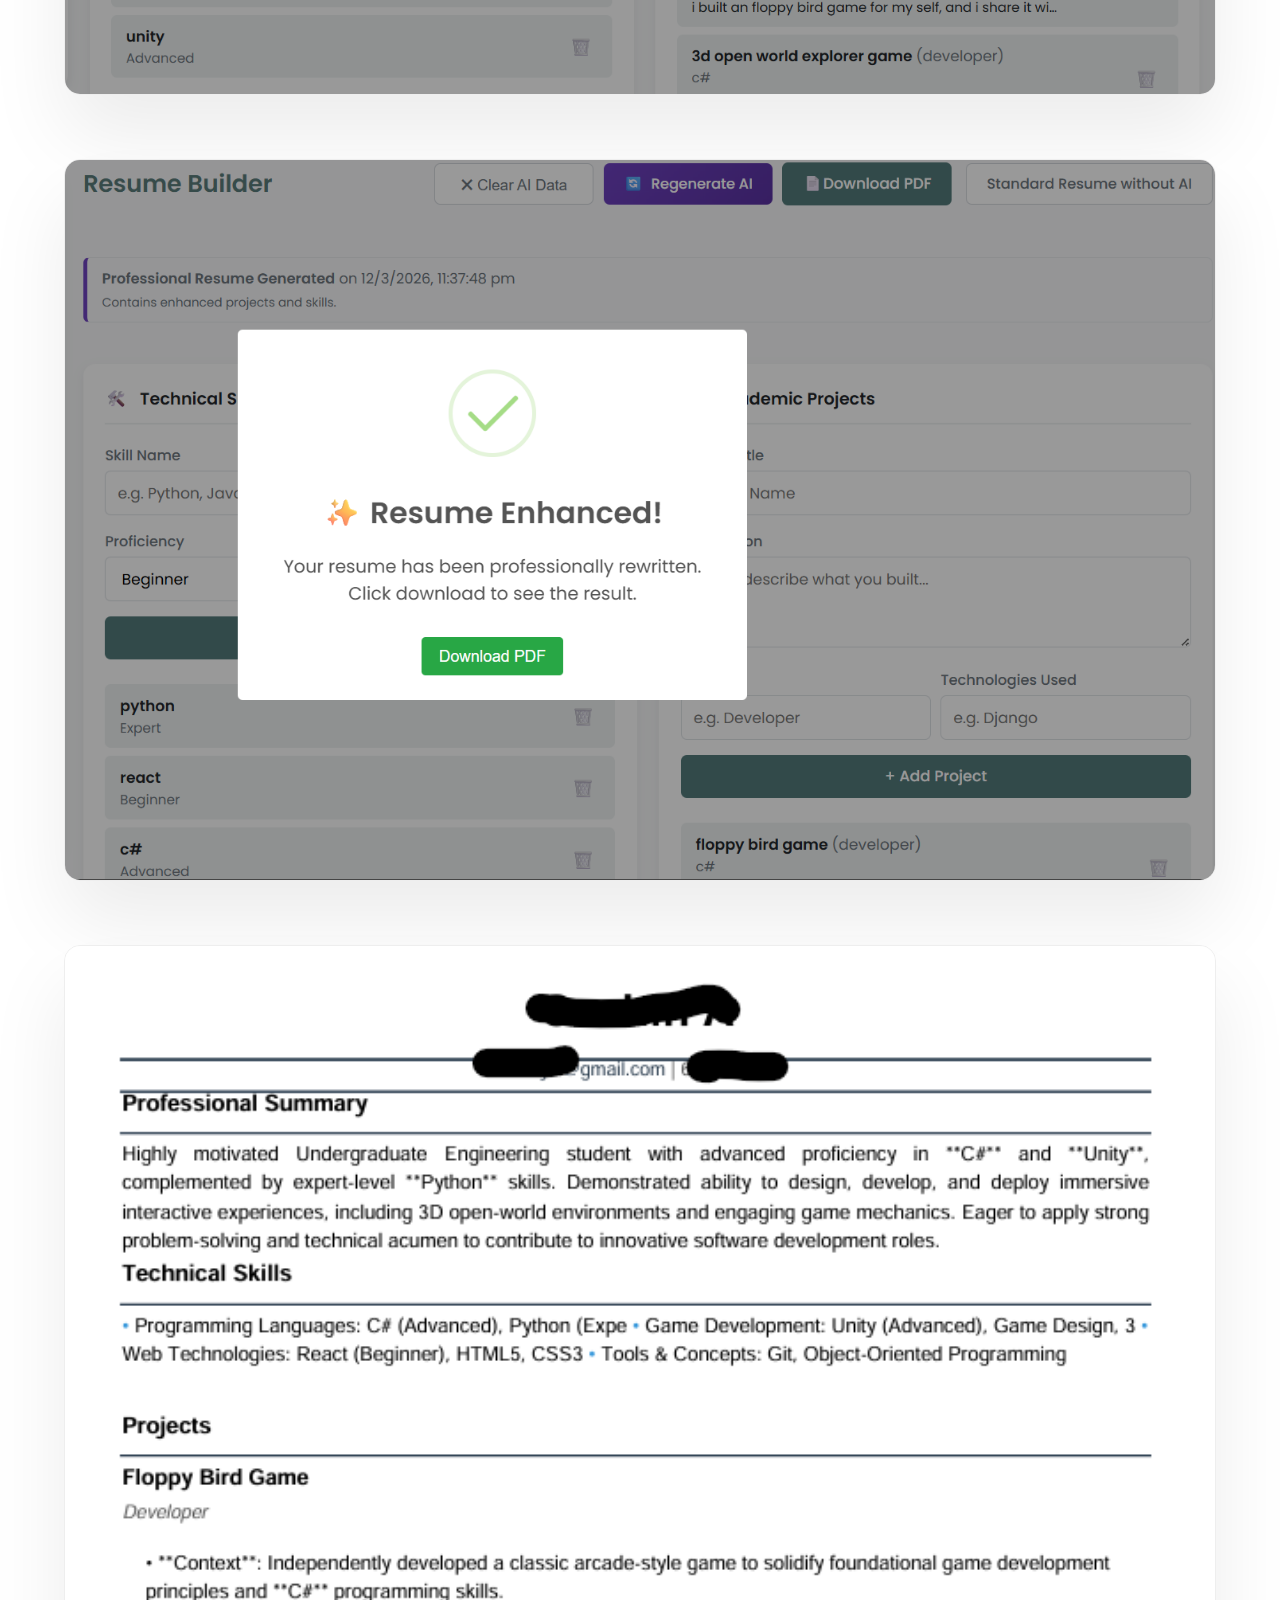
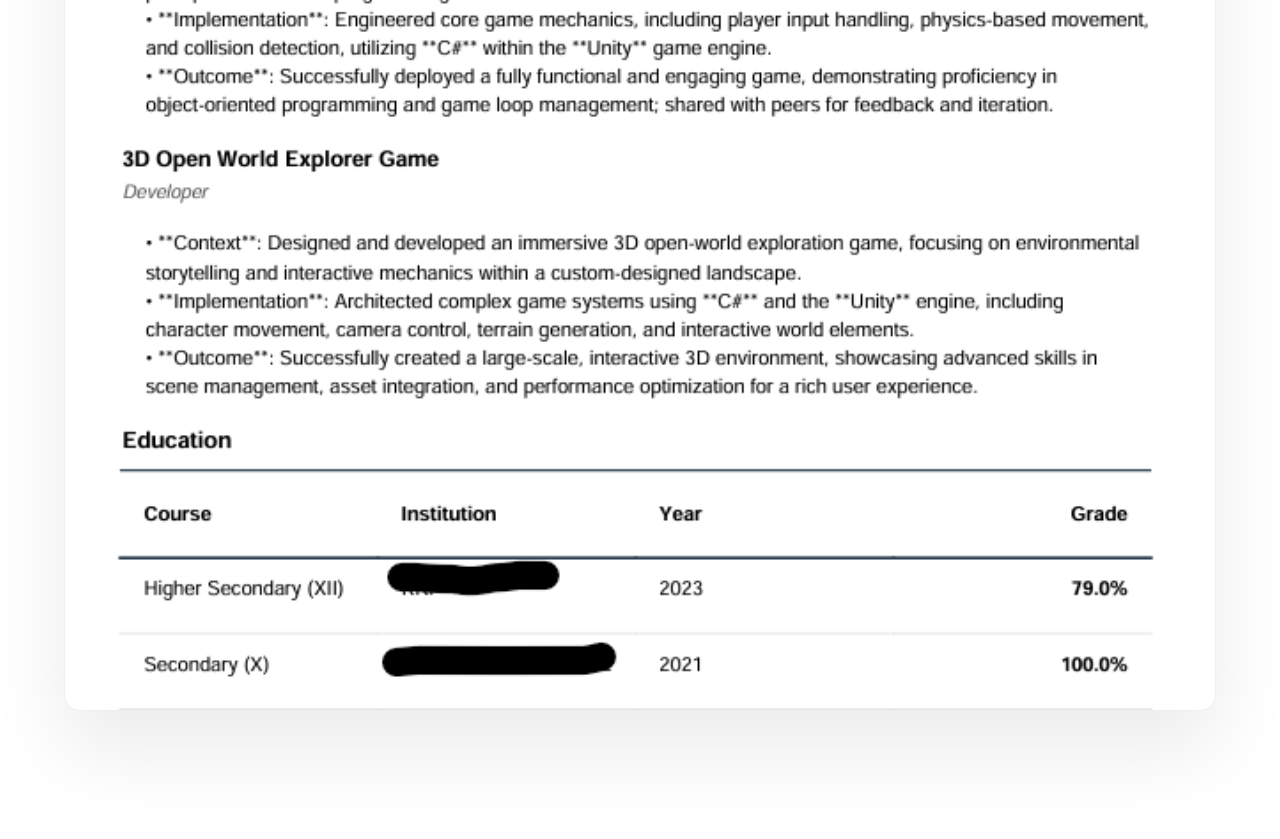
==== commit 2ce8a40b: "flow halt added" ====
--- a/ai-gallery.html
+++ b/ai-gallery.html
@@ -5,11 +5,13 @@
     <meta name="viewport" content="width=device-width, initial-scale=1.0">
     <title>AI Application Details — Zenyth</title>
     <link href="https://fonts.googleapis.com/css2?family=Inter:wght@300;400;500;600&display=swap" rel="stylesheet">
-    <link rel="stylesheet" href="style.css">
+    <link rel="stylesheet" href="style.css?v=3">
+    <link rel="icon" type="image/png" href="zenyth_original.png">
+
     <style>
         body {
-            background-color: var(--bg-dark);
-            color: var(--bg-white);
+            background-color: var(--bg-main);
+            color: var(--text-primary);
             overflow-x: hidden;
             padding-top: 100px;
         }
@@ -24,7 +26,7 @@
             justify-content: space-between;
             align-items: center;
             z-index: 100;
-            background: linear-gradient(to bottom, rgba(5,5,8,0.9) 0%, transparent 100%);
+            background: linear-gradient(to bottom, var(--bg-main) 10%, transparent 100%);
         }
 
         .back-btn {
@@ -39,7 +41,7 @@
         }
 
         .back-btn:hover {
-            color: var(--bg-white);
+            color: var(--text-primary);
         }
 
         .gallery-header {
@@ -49,7 +51,7 @@
 
         .gallery-tag {
             display: inline-block;
-            background: rgba(85, 68, 255, 0.1);
+            background: var(--accent-light);
             padding: 0.5rem 1rem;
             border-radius: 20px;
             font-size: 11px;
@@ -57,7 +59,7 @@
             text-transform: uppercase;
             letter-spacing: 0.1em;
             color: var(--accent);
-            border: 1px solid rgba(85, 68, 255, 0.2);
+            border: 1px solid var(--accent-light);
             margin-bottom: 1.5rem;
         }
 
@@ -69,7 +71,7 @@
         }
 
         .gallery-subtitle {
-            color: rgba(255,255,255,0.6);
+            color: var(--text-secondary);
             font-size: 20px;
             font-weight: 300;
         }
@@ -88,16 +90,16 @@
             width: 100%;
             border-radius: 16px;
             overflow: hidden;
-            background: rgba(255, 255, 255, 0.02);
-            border: 1px solid rgba(255, 255, 255, 0.05);
-            box-shadow: 0 40px 80px rgba(0,0,0,0.5);
-            transition: transform 0.6s var(--ease-premium), box-shadow 0.6s ease;
+            background: var(--bg-surface);
+            border: 1px solid var(--border-color);
+            box-shadow: 0 40px 80px rgba(0,0,0,0.08);
+            transition: transform 0.6s var(--ease-premium), box-shadow 0.6s ease, border-color 0.6s ease;
         }
 
         .gallery-image-wrapper:hover {
             transform: translateY(-10px) scale(1.02);
-            box-shadow: 0 60px 100px rgba(0,0,0,0.8);
-            border-color: rgba(255, 255, 255, 0.1);
+            box-shadow: 0 60px 100px rgba(0,0,0,0.12);
+            border-color: var(--accent);
         }
 
         .gallery-img {
@@ -107,9 +109,53 @@
         }
         
         @media (max-width: 768px) {
-            .gallery-title { font-size: 32px; }
-            .gallery-subtitle { font-size: 16px; }
-            .gallery-container { gap: 2rem; }
+            body { 
+                padding-top: 80px; 
+            }
+            .gallery-nav { 
+                padding: 1rem 5%; 
+                background: linear-gradient(to bottom, var(--bg-main) 10%, transparent 100%);
+            }
+            .gallery-nav img {
+                height: 32px !important;
+            }
+            .back-btn {
+                font-size: 13px;
+            }
+            .gallery-header { 
+                margin-bottom: 2.5rem; 
+                padding: 0 5%;
+            }
+            .gallery-tag {
+                font-size: 10px;
+                padding: 0.4rem 0.8rem;
+                margin-bottom: 1rem;
+            }
+            .gallery-title { 
+                font-size: 32px; 
+                line-height: 1.15;
+                margin-bottom: 0.75rem;
+                letter-spacing: -0.01em;
+            }
+            .gallery-subtitle { 
+                font-size: 15px; 
+                line-height: 1.5;
+            }
+            .gallery-container { 
+                gap: 2rem;
+                padding: 0 1rem;
+                padding-bottom: 5rem;
+            }
+            .gallery-image-wrapper {
+                border-radius: 12px;
+                box-shadow: 0 20px 40px rgba(0,0,0,0.06);
+                border: 1px solid var(--border-color);
+            }
+            .gallery-image-wrapper:hover {
+                transform: none;
+                box-shadow: 0 20px 40px rgba(0,0,0,0.06);
+                border-color: var(--border-color);
+            }
         }
     </style>
 </head>
--- a/style.css
+++ b/style.css
@@ -1,13 +1,24 @@
 :root {
-    /* Colors */
-    --bg-white: #FFFFFF;
-    --bg-dark: #0A0A0A;
-    --text-primary: #0A0A0A;
-    --text-secondary: #888888;
-    --border-color: #EEEEEE;
+    /* Base Colors - Light Theme */
+    --bg-main: #FFFFFF;
+    --bg-surface: #FAFAFA;
+    --bg-inverted: #0A0A0A;
+    --text-main: #0A0A0A;
+    --text-muted: #888888;
+    --text-inverted: #FFFFFF;
+    --border-main: #EEEEEE;
+    --btn-text: #FFFFFF;
+    
+    /* Legacy variables mapping */
+    --bg-white: var(--bg-main);
+    --bg-dark: var(--bg-inverted);
+    --text-primary: var(--text-main);
+    --text-secondary: var(--text-muted);
+    --border-color: var(--border-main);
     --accent: #5544FF;
     --accent-hover: #3E2FDE;
     --accent-light: rgba(85, 68, 255, 0.1);
+    --nav-bg: rgba(255, 255, 255, 0.85); /* Light mode navbar background */
     
     /* Typography */
     --font-main: 'Inter', sans-serif;
@@ -15,6 +26,19 @@
     /* Animation */
     --ease-out: cubic-bezier(0.16, 1, 0.3, 1);
     --ease-premium: cubic-bezier(0.22, 1, 0.36, 1);
+}
+
+[data-theme="dark"] {
+    --bg-main: #0A0A0A;
+    --bg-surface: #111111;
+    --bg-inverted: #050505;
+    --text-main: #FFFFFF;
+    --text-muted: #AAAAAA;
+    --text-inverted: #FFFFFF;
+    --border-main: #222222;
+    --btn-text: #FFFFFF;
+    --accent-light: rgba(85, 68, 255, 0.2);
+    --nav-bg: rgba(10, 10, 10, 0.85); /* Dark mode navbar background */
 }
 
 * {
@@ -29,7 +53,7 @@
 
 body {
     font-family: var(--font-main);
-    background-color: var(--bg-white);
+    background-color: var(--bg-main);
     color: var(--text-primary);
     line-height: 1.5;
     overflow-x: hidden;
@@ -83,7 +107,7 @@
 
 .btn-primary {
     background-color: var(--accent);
-    color: var(--bg-white);
+    color: var(--btn-text);
     border-radius: 6px;
     box-shadow: 0 4px 14px rgba(85, 68, 255, 0.3);
     border: 1px solid transparent;
@@ -137,11 +161,22 @@
 }
 
 .navbar.scrolled {
-    background-color: rgba(255, 255, 255, 0.85);
+    background-color: var(--nav-bg);
     backdrop-filter: blur(12px);
     -webkit-backdrop-filter: blur(12px);
     border-bottom-color: var(--border-color);
     box-shadow: 0 4px 20px rgba(0, 0, 0, 0.03);
+}
+
+/* Dark mode specific modifications for box shadow */
+[data-theme="dark"] .navbar.scrolled {
+    box-shadow: 0 4px 20px rgba(0, 0, 0, 0.2);
+}
+
+/* Dynamic Logo Swapping for Dark Mode */
+[data-theme="dark"] .nav-logo,
+[data-theme="dark"] .footer-logo {
+    content: url("zenyth_whitetext.png");
 }
 
 .nav-container {
@@ -221,33 +256,71 @@
 }
 
 .mobile-nav {
-    display: none;
+    position: fixed;
+    top: 0;
+    left: 0;
+    width: 100vw;
+    height: 100vh;
+    background: var(--bg-main);
+    z-index: 90;
+    display: flex;
     flex-direction: column;
-    padding: 1rem 5%;
-    background: var(--bg-white);
-    border-bottom: 1px solid var(--border-color);
-    position: absolute;
-    width: 100%;
-    top: 100%;
-    left: 0;
-    box-shadow: 0 4px 12px rgba(0,0,0,0.05);
+    justify-content: center;
+    align-items: center;
+    gap: 3rem;
+    
+    /* Animation initial state */
+    opacity: 0;
+    visibility: hidden;
+    transform: translateY(-20px);
+    transition: opacity 0.5s var(--ease-premium), transform 0.5s var(--ease-premium), visibility 0.5s;
 }
 
 .mobile-nav.open {
-    display: flex;
+    opacity: 1;
+    visibility: visible;
+    transform: translateY(0);
 }
 
 .mobile-nav-link {
     text-decoration: none;
     color: var(--text-primary);
-    padding: 1rem 0;
-    border-bottom: 1px solid var(--border-color);
+    font-size: 56px; /* Massive immersive typography */
+    font-weight: 300;
+    letter-spacing: -0.02em;
+    position: relative;
+    display: flex;
+    align-items: baseline;
+    border: none;
+    
+    /* Staggered animation setup */
+    opacity: 0;
+    transform: translateY(40px);
+    transition: opacity 0.6s var(--ease-premium), transform 0.6s var(--ease-premium);
+}
+
+.mobile-nav-link::before {
     font-size: 14px;
-}
-
-.mobile-nav-link:last-child {
-    border-bottom: none;
-}
+    font-weight: 500;
+    color: var(--accent);
+    margin-right: 1.5rem;
+    transform: translateY(-15px); /* Align number to top top */
+}
+
+/* Add custom numbers for that premium catalog feel */
+.mobile-nav-link:nth-child(1)::before { content: '01'; }
+.mobile-nav-link:nth-child(2)::before { content: '02'; }
+.mobile-nav-link:nth-child(3)::before { content: '03'; }
+
+.mobile-nav.open .mobile-nav-link {
+    opacity: 1;
+    transform: translateY(0);
+}
+
+/* Staggered entry delays */
+.mobile-nav.open .mobile-nav-link:nth-child(1) { transition-delay: 0.1s; }
+.mobile-nav.open .mobile-nav-link:nth-child(2) { transition-delay: 0.2s; }
+.mobile-nav.open .mobile-nav-link:nth-child(3) { transition-delay: 0.3s; }
 
 /* Hero Section */
 .hero {
@@ -400,13 +473,13 @@
 
 /* Marquee */
 .marquee-strip {
-    background-color: var(--bg-dark);
-    color: var(--bg-white);
+    background-color: var(--bg-surface);
+    color: var(--text-primary);
     padding: 0.8rem 0;
     overflow: hidden;
     position: relative;
-    border-top: 1px solid rgba(255,255,255,0.2);
-    border-bottom: 1px solid rgba(255,255,255,0.2);
+    border-top: 1px solid var(--border-color);
+    border-bottom: 1px solid var(--border-color);
     display: flex;
 }
 
@@ -457,14 +530,14 @@
     padding: 2rem;
     border-radius: 12px;
     border: 1px solid transparent;
-    background-color: var(--bg-white);
+    background-color: var(--bg-surface);
 }
 
 .service-card:hover {
     transform: translateY(-8px);
     box-shadow: 0 20px 40px rgba(0,0,0,0.06);
     border-color: var(--accent-light);
-    background: linear-gradient(to bottom, #ffffff, #fafaff);
+    background: var(--bg-surface);
 }
 
 .service-divider {
@@ -499,8 +572,8 @@
 /* Works */
 .works {
     padding: 8rem 0;
-    background-color: var(--bg-dark);
-    color: var(--bg-white);
+    background-color: var(--bg-surface);
+    color: var(--text-primary);
 }
 
 .works .section-label {
@@ -516,20 +589,20 @@
 .work-card {
     flex: 1;
     min-width: 300px;
-    background: rgba(255, 255, 255, 0.02);
-    border: 1px solid rgba(255, 255, 255, 0.05);
+    background: var(--bg-main);
+    border: 1px solid var(--border-color);
     border-radius: 16px;
     padding: 3rem;
     cursor: pointer;
-    transition: transform 0.4s var(--ease-premium), background 0.4s ease, border-color 0.4s ease;
+    transition: transform 0.4s var(--ease-premium), box-shadow 0.4s ease, border-color 0.4s ease;
     display: flex;
     flex-direction: column;
 }
 
 .work-card:hover {
     transform: translateY(-8px);
-    background: rgba(255, 255, 255, 0.04);
-    border-color: rgba(255, 255, 255, 0.15);
+    box-shadow: 0 20px 40px rgba(0,0,0,0.06);
+    border-color: var(--accent-light);
 }
 
 .work-card:hover .arrow {
@@ -578,10 +651,50 @@
     transition: transform 0.3s var(--ease-premium);
 }
 
+/* Card Inline Buttons */
+.card-btn {
+    display: inline-flex;
+    align-items: center;
+    justify-content: center;
+    padding: 10px 24px;
+    border-radius: 100px;
+    font-size: 13px;
+    font-weight: 500;
+    text-decoration: none;
+    transition: all 0.3s cubic-bezier(0.175, 0.885, 0.32, 1.275);
+}
+
+.card-enquire-btn {
+    background: transparent;
+    color: var(--text-primary);
+    border: 1px solid var(--border-color);
+}
+
+.card-enquire-btn:hover {
+    border-color: var(--accent);
+    color: var(--accent);
+    box-shadow: 0 4px 15px var(--accent-light);
+    transform: translateY(-2px);
+    background: var(--accent-light);
+}
+
+.card-download-btn {
+    background: linear-gradient(135deg, var(--accent) 0%, var(--accent-hover) 100%);
+    color: #FFFFFF;
+    border: 1px solid transparent;
+    box-shadow: 0 4px 15px rgba(85, 68, 255, 0.2);
+}
+
+.card-download-btn:hover {
+    transform: translateY(-2px);
+    box-shadow: 0 8px 25px rgba(85, 68, 255, 0.4);
+    background: linear-gradient(135deg, var(--accent-hover) 0%, var(--accent) 100%);
+}
+
 /* Philosophy */
 .philosophy {
-    background-color: var(--bg-dark);
-    color: var(--bg-white);
+    background-color: var(--bg-main);
+    color: var(--text-primary);
     padding: 8rem 0;
     text-align: center;
 }
@@ -602,6 +715,7 @@
 /* Process */
 .process {
     padding: 8rem 0;
+    background-color: var(--bg-surface);
 }
 
 .process-timeline {
@@ -624,7 +738,7 @@
 .process-step {
     position: relative;
     z-index: 1;
-    background: var(--bg-white); /* to cover the line behind text */
+    background: var(--bg-surface); /* to cover the line behind text */
     padding: 0 1.5rem;
     flex: 1;
     text-align: left;
@@ -704,7 +818,7 @@
     font-family: var(--font-main);
     font-size: 14px;
     color: var(--text-primary);
-    background: var(--bg-white);
+    background: var(--bg-surface);
     transition: border-color 0.2s ease, outline 0.2s ease;
 }
 
@@ -815,13 +929,40 @@
 }
 
 /* Responsive */
+
+/* Theme Toggle Styles */
+.nav-actions {
+    display: flex;
+    align-items: center;
+    gap: 1.5rem;
+}
+.theme-toggle-btn {
+    background: transparent;
+    border: none;
+    color: var(--text-primary);
+    cursor: pointer;
+    display: flex;
+    align-items: center;
+    justify-content: center;
+    padding: 8px;
+    border-radius: 50%;
+    transition: background-color 0.3s ease, color 0.3s ease;
+}
+.theme-toggle-btn:hover {
+    background-color: var(--border-color);
+    color: var(--accent);
+}
+
 @media (max-width: 992px) {
     .hero-headline {
         font-size: 64px;
     }
     
-    .hero-definition {
-        display: none; /* hide definition on smaller screens */
+    .hero-subcontent-row {
+        flex-direction: column;
+        gap: 2.5rem;
+        margin-top: 1.5rem;
+        margin-bottom: 2.5rem;
     }
     
     .services-grid {
@@ -847,30 +988,138 @@
     }
     
     .process-step {
-        padding-left: 2.5rem;
+        padding-left: 3rem;
     }
     
     .step-watermark {
-        left: -10px;
-        top: -10px;
+        left: -15px;
+        top: -15px;
     }
 }
 
 @media (max-width: 768px) {
+    .nav-container {
+        padding: 1rem 5%;
+        justify-content: center;
+        position: relative;
+    }
+    
+    .nav-logo {
+        height: 75px; /* Increased for better visibility on mobile */
+    }
+    
+    .navbar.scrolled .nav-logo {
+        height: 52px;
+    }
+
     .desktop-menu {
         display: none;
     }
     
+    .nav-actions {
+        display: flex;
+        align-items: center;
+        gap: 1rem;
+        position: absolute;
+        right: 5%;
+        top: 50%;
+        transform: translateY(-50%);
+        z-index: 110;
+    }
+
     .mobile-menu-btn {
         display: block;
+        padding: 5px;
+        background: transparent;
+        border: none;
+        cursor: pointer;
+        outline: none;
+    }
+    
+    .burger-lines {
+        position: relative;
+        width: 24px;
+        height: 10px;
+        display: flex;
+        flex-direction: column;
+        justify-content: space-between;
+        align-items: flex-end; /* Right aligns the uneven lines */
+    }
+    
+    .burger-lines .line {
+        display: block;
+        height: 1.5px;
+        background-color: var(--text-primary);
+        border-radius: 2px;
+        transition: transform 0.4s var(--ease-premium), width 0.4s var(--ease-premium), opacity 0.4s;
+    }
+    
+    .burger-lines .line-top {
+        width: 100%;
+        transform-origin: center;
+    }
+    
+    .burger-lines .line-bottom {
+        width: 60%; /* Aesthetic uneven bottom line */
+        transform-origin: center;
+    }
+    
+    /* Animation into X */
+    .mobile-menu-btn.active .line-top {
+        transform: translateY(4.25px) rotate(45deg);
+    }
+    
+    .mobile-menu-btn.active .line-bottom {
+        width: 100%;
+        transform: translateY(-4.25px) rotate(-45deg);
+    }
+
+    
+    .hero {
+        padding-top: 80px; /* Less top padding */
+        min-height: 100vh;
+        height: auto;
+    }
+    
+    .hero-container {
+        padding-top: 2rem; /* Reduced from 5rem */
     }
     
     .hero-headline {
-        font-size: 48px;
+        font-size: 44px; /* Slightly smaller to fit "Creativity" */
+        line-height: 1.1;
     }
     
     .hero-headline .line-2 {
-        margin-left: 1em;
+        display: block;
+        margin-left: 0; /* Removing the 1em indent so it fits on screen */
+        margin-top: 0.2rem;
+    }
+    
+    .hero-subline {
+        font-size: 16px;
+    }
+    
+    .hero-subcontent-row {
+        gap: 1.5rem; /* Tighter gap between description and dictionary box */
+        margin-top: 1.5rem;
+        margin-bottom: 2rem;
+    }
+    
+    .hero-ctas {
+        flex-direction: column;
+        align-items: flex-start;
+        gap: 1rem; /* Tighter gap between buttons */
+        width: 100%;
+    }
+    
+    .btn-secondary {
+        margin-left: 0;
+        margin-top: 0.5rem;
+    }
+    
+    .services, .works, .philosophy, .process, .cta {
+        padding: 5rem 0; /* Less vertical padding on mobile sections */
     }
 
     .philosophy-quote {
@@ -879,6 +1128,10 @@
     
     .cta-headline {
         font-size: 32px;
+    }
+    
+    .work-card {
+        padding: 2rem;
     }
     
     .footer-container {
